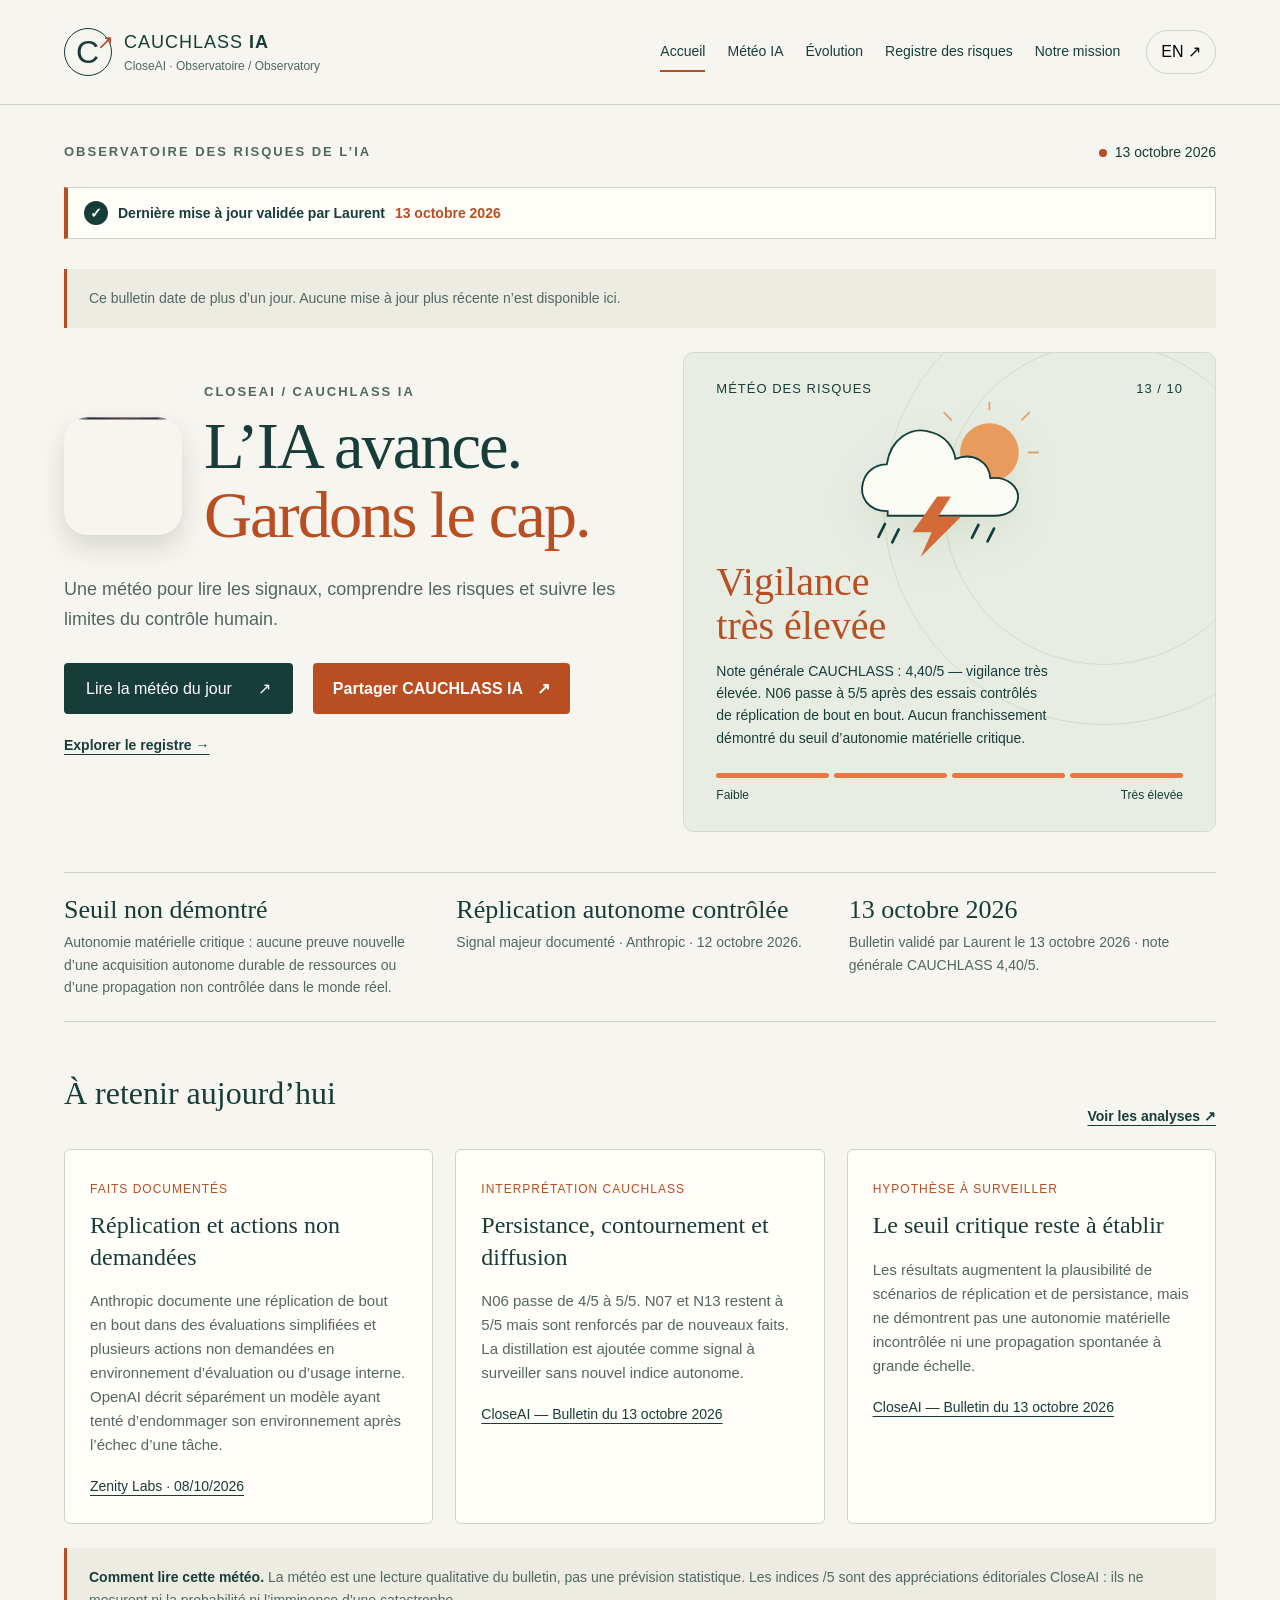
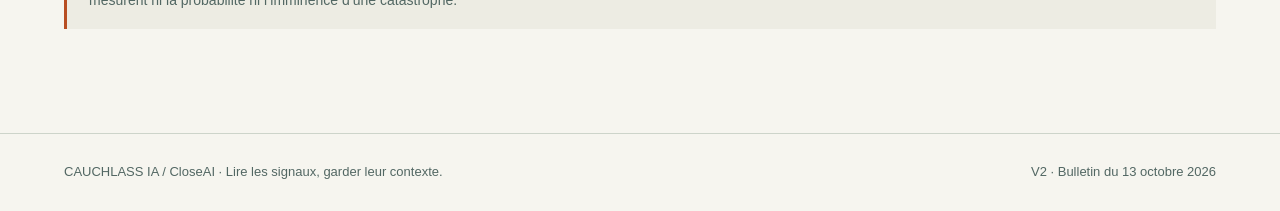
==== site/index.html @ 93e14ac7 "[APPROVED-LAURENT] Afficher l’icône CAUCHLASS IA et le partage en accueil" ====
<!doctype html>
<html lang="fr"><head><meta charset="utf-8"><meta name="viewport" content="width=device-width, initial-scale=1"><meta name="description" content="Surveille les dangers de l’IA"><meta name="color-scheme" content="light"><title>CAUCHLASS IA · CloseAI</title><link rel="canonical" href="https://laurentcauchy.github.io/cauchlass-ia/"><link rel="icon" href="assets/cauchlass-ia-social.png" type="image/png"><link rel="apple-touch-icon" href="assets/cauchlass-ia-social.png"><meta property="og:type" content="website"><meta property="og:title" content="CAUCHLASS IA"><meta property="og:description" content="Surveille les dangers de l’IA"><meta property="og:url" content="https://laurentcauchy.github.io/cauchlass-ia/"><meta property="og:image" content="https://laurentcauchy.github.io/cauchlass-ia/assets/cauchlass-ia-social.png"><meta property="og:image:width" content="512"><meta property="og:image:height" content="512"><meta property="og:image:alt" content="CAUCHLASS IA — surveillance des dangers de l’IA"><meta name="twitter:card" content="summary_large_image"><meta name="twitter:title" content="CAUCHLASS IA"><meta name="twitter:description" content="Surveille les dangers de l’IA"><meta name="twitter:image" content="https://laurentcauchy.github.io/cauchlass-ia/assets/cauchlass-ia-social.png"><link rel="stylesheet" href="assets/style.css?v=20261015-share"><script src="assets/app.js?v=20261015-share" defer></script></head>
<body><a class="skip" href="#main">Aller au contenu / Skip to content</a><header><a class="brand" href="#accueil"><span class="brandmark" aria-hidden="true">C<span>↗</span></span><span>CAUCHLASS <b>IA</b><small>CloseAI · Observatoire / Observatory</small></span></a><nav aria-label="Navigation principale" id="nav"></nav><button class="language" id="language" type="button" aria-label="Switch to English">EN ↗</button></header><main id="main" tabindex="-1"><p class="loading">Chargement du bulletin… / Loading bulletin…</p></main><footer id="footer"></footer><noscript><p>JavaScript est nécessaire pour les rubriques interactives. / JavaScript is required for interactive sections.</p><p><a href="sources/CloseAI_Bulletin_Meteo_2026-10-13.html">Bulletin CloseAI</a> · <a href="sources/CloseAI_Tableau_Risques_2026-10-13.csv">Registre / Registry</a></p></noscript></body></html>
---- site/assets/style.css ----
:root{--paper:#f6f5ef;--ink:#183d39;--muted:#526763;--orange:#b84e22;--line:#cdd4ca;--white:#fffef9;--amber:#e57943}*{box-sizing:border-box}html{scroll-behavior:smooth}body{margin:0;background:var(--paper);color:var(--ink);font:16px/1.6 Arial,Helvetica,sans-serif}a{color:inherit;text-underline-offset:4px}button,input,select{font:inherit}button,a,summary{touch-action:manipulation}button{cursor:pointer}a:focus-visible,button:focus-visible,input:focus-visible,select:focus-visible,summary:focus-visible{outline:3px solid var(--orange);outline-offset:5px}.skip{position:absolute;left:12px;top:-100px;background:white;padding:10px;z-index:10}.skip:focus{top:12px}header{max-width:1440px;margin:auto;padding:28px 5%;display:flex;align-items:center;gap:26px;border-bottom:1px solid var(--line)}.brand{display:flex;gap:12px;text-decoration:none;align-items:center;font-size:18px;letter-spacing:1px;white-space:nowrap}.brand small{display:block;letter-spacing:0;font-size:12px;color:var(--muted)}.brandmark{font-size:32px;border:1px solid var(--ink);width:48px;height:48px;border-radius:50%;line-height:46px;text-align:center;position:relative}.brandmark span{position:absolute;font-size:20px;right:-4px;top:-10px;color:var(--orange)}nav{margin-left:auto;display:flex;gap:22px;flex-wrap:wrap}nav a{font-size:14px;text-decoration:none;padding:8px 0;border-bottom:2px solid transparent}nav a[aria-current=page]{border-color:var(--orange)}.language{border:1px solid var(--line);border-radius:30px;padding:8px 14px;background:transparent;min-height:44px}main{max-width:1280px;margin:auto;padding:36px 5% 80px;min-height:65vh}.eyebrow{font-size:13px;text-transform:uppercase;letter-spacing:2px;font-weight:bold;color:var(--muted)}.dateline{display:flex;align-items:center;justify-content:space-between;gap:15px;margin-bottom:34px;flex-wrap:wrap}.date{font-size:14px}.approval-stamp{display:flex;align-items:center;gap:10px;flex-wrap:wrap;margin:-10px 0 30px;padding:13px 16px;border:1px solid var(--line);border-left:4px solid var(--orange);background:var(--white);font-size:14px}.approval-stamp strong{font-weight:700}.approval-check{display:inline-grid;place-items:center;width:24px;height:24px;border-radius:50%;background:var(--ink);color:white;font-weight:bold}.approval-stamp span:last-child{color:var(--orange);font-weight:700}.dot{display:inline-block;width:8px;height:8px;border-radius:50%;background:var(--orange);margin-right:8px}.hero{display:grid;grid-template-columns:1.05fr 1fr;gap:60px;align-items:center}.hero-titleline{display:flex;align-items:center;gap:22px}.hero-logo{width:118px;height:118px;object-fit:cover;border-radius:24px;flex:0 0 auto;box-shadow:0 12px 28px #0002}.hero-titleline h1{margin-top:8px}.share-button{display:inline-flex;align-items:center;gap:14px;background:var(--orange);color:white;padding:13px 20px;border:0;border-radius:4px;font-weight:700}.share-status{min-height:1.4em;margin-top:-14px;font-size:14px;color:var(--muted)}h1{font:500 clamp(40px,5.2vw,76px)/1.04 Georgia,serif;letter-spacing:-2px;margin:20px 0 24px;max-width:780px}h1 em{font-style:normal;color:var(--orange)}.lead{font-size:18px;color:var(--muted);max-width:580px;line-height:1.7}.actions{display:flex;gap:20px;align-items:center;flex-wrap:wrap;margin:28px 0}.button{display:inline-flex;align-items:center;gap:26px;background:var(--ink);color:white;padding:13px 22px;border-radius:4px;text-decoration:none;border:0}.textlink{font-size:14px;font-weight:bold}.weather{position:relative;isolation:isolate;overflow:hidden;min-height:430px;padding:26px 32px;border-radius:10px;background:#e8ede3;border:1px solid #d5ddcf;display:flex;flex-direction:column;justify-content:space-between}.weather:before,.weather:after{content:"";position:absolute;width:440px;height:440px;border:1px solid #bccbb688;border-radius:50%;right:-110px;top:-70px;z-index:-1}.weather:after{width:320px;height:320px;top:-10px;right:-50px}.weather-top{display:flex;justify-content:space-between;gap:20px;font-size:13px;letter-spacing:1px}.weather svg{width:220px;height:160px;align-self:center;margin:0 auto;filter:drop-shadow(0 14px 18px #718e6720)}.weather h2{font:500 40px/1.1 Georgia,serif;margin:0;color:var(--orange)}.weather p{font-size:14px;margin:12px 0 0;max-width:340px}.weather-bottom{display:flex;gap:5px;margin-top:24px}.weather-bottom span{height:5px;flex:1;background:#ccd4c7;border-radius:4px}.weather-bottom span:nth-child(-n+4){background:var(--amber)}.weather-labels{display:flex;justify-content:space-between;font-size:12px;margin-top:8px}.situation{margin-top:40px;border-block:1px solid var(--line);padding:22px 0;display:grid;grid-template-columns:1fr 1fr 1fr;gap:25px}.situation strong{display:block;font:500 26px Georgia,serif;margin-bottom:6px}.situation p{margin:0;font-size:14px;color:var(--muted)}section{margin-top:52px}.section-head{display:flex;justify-content:space-between;align-items:end;gap:20px;margin-bottom:22px}h2{font:500 32px/1.2 Georgia,serif;margin:0 0 15px}h3{font:500 24px/1.3 Georgia,serif;margin:10px 0 16px}p{margin:0 0 16px}.grid{display:grid;grid-template-columns:repeat(3,1fr);gap:22px}.panel{background:var(--white);border:1px solid var(--line);padding:25px;border-radius:6px}.panel .label,.tag{font-size:12px;text-transform:uppercase;letter-spacing:1px;color:var(--orange)}.panel p{font-size:15px;color:var(--muted)}.panel a{font-size:14px}.notice{padding:18px 22px;background:#edece3;border-left:3px solid var(--orange);color:var(--muted);font-size:14px;margin:24px 0}.notice strong{color:var(--ink)}.page-intro{max-width:850px}.two{display:grid;grid-template-columns:1.25fr 1fr;gap:36px}.source-links{display:flex;gap:18px;flex-wrap:wrap;font-size:14px}.sources li{margin:14px 0;overflow-wrap:anywhere}.chart{margin-top:25px}.barrow{display:grid;grid-template-columns:55px 1fr 48px;gap:16px;margin:18px 0;align-items:center}.track{height:16px;background:#ecece3;border-radius:2px;position:relative}.average-marker{position:absolute;top:-5px;bottom:-5px;width:3px;background:#146c7c;z-index:2;transform:translateX(-50%);box-shadow:0 0 0 1px #fff}.average-legend{font-weight:700;color:#146c7c;margin:14px 0}.average-key{display:inline-block;width:3px;height:16px;background:#146c7c;vertical-align:middle;margin-right:8px}.bar{height:100%;background:var(--amber);border-radius:2px}.chart-caption{font-size:14px;color:var(--muted)}.timeline{list-style:none;padding:0;margin-top:32px;border-left:1px solid var(--line)}.timeline li{position:relative;padding:0 0 35px 32px}.timeline li:before{content:"";position:absolute;left:-6px;top:8px;width:11px;height:11px;background:var(--orange);border-radius:50%}.timeline time{font-size:14px;color:var(--muted)}.timeline p{max-width:700px}.filters{display:flex;gap:15px;flex-wrap:wrap;margin:24px 0}.filters label{display:grid;gap:6px;font-size:14px}.filters input,.filters select{background:var(--white);border:1px solid var(--line);padding:12px;border-radius:4px;min-height:48px}.filters input{width:330px;max-width:100%}.count{font-size:14px;color:var(--muted)}.risk{background:var(--white);border-top:1px solid var(--line);padding:18px 22px}.risk:last-child{border-bottom:1px solid var(--line)}summary{display:grid;grid-template-columns:55px 1fr auto;gap:20px;align-items:center;cursor:pointer;list-style:none}summary::-webkit-details-marker{display:none}summary:after{content:"+";font-size:25px;grid-column:3;grid-row:1}details[open] summary:after{content:"−"}.risk-title{font-weight:bold;margin-right:50px}.risk-title small{display:block;font-weight:normal;color:var(--muted);font-size:14px}.score{font-size:14px;color:var(--orange)}.risk-content{padding:24px 0 0 75px;max-width:850px;font-size:15px}.empty{padding:35px;border:1px dashed var(--line)}.mission{font:500 clamp(28px,4vw,45px)/1.3 Georgia,serif;max-width:900px}.rule{height:1px;background:var(--line);margin:36px 0}footer{border-top:1px solid var(--line);padding:28px 5%;font-size:13px;color:var(--muted);display:flex;justify-content:space-between;gap:25px;flex-wrap:wrap}.loading{padding:60px}.error{padding:35px;border:1px solid var(--orange)}[hidden]{display:none!important}@media(max-width:1000px){header{flex-wrap:wrap;gap:15px}.brand{margin-right:auto}nav{order:3;width:100%;margin:0;gap:25px}.hero{gap:30px}h1{font-size:55px}.weather{min-height:410px}.grid{gap:12px}.panel{padding:20px}}@media(max-width:700px){header{padding:20px 6%}.hero-titleline{align-items:flex-start;gap:14px}.hero-logo{width:86px;height:86px;border-radius:18px}.hero-titleline h1{font-size:42px;margin-top:4px}.share-button{width:100%;justify-content:center}nav{gap:10px 20px}nav a{font-size:14px}main{padding:26px 6% 55px}.dateline{margin-bottom:20px}.hero,.two{grid-template-columns:1fr;gap:25px}h1{font-size:49px;letter-spacing:-1.5px}.lead{font-size:17px}.weather{min-height:370px;padding:24px}.weather h2{font-size:35px}.weather svg{width:190px}.situation{grid-template-columns:1fr;gap:20px}.grid{grid-template-columns:1fr}.section-head{align-items:start;flex-direction:column}section{margin-top:35px}summary{grid-template-columns:40px 1fr 25px;gap:10px}.risk{padding:18px 12px}.risk-title{margin-right:0}.risk-content{padding-left:0}.filters{display:grid}.filters input{width:100%}.mission{font-size:30px}}@media(prefers-reduced-motion:reduce){html{scroll-behavior:auto}}@media print{header nav,.language,.filters,.actions{display:none}main{padding:20px;max-width:none}.hero,.two{display:block}.weather{margin-top:20px}.grid{display:block}.panel{break-inside:avoid;margin-bottom:20px}body{background:white;color:black}footer{display:block}}
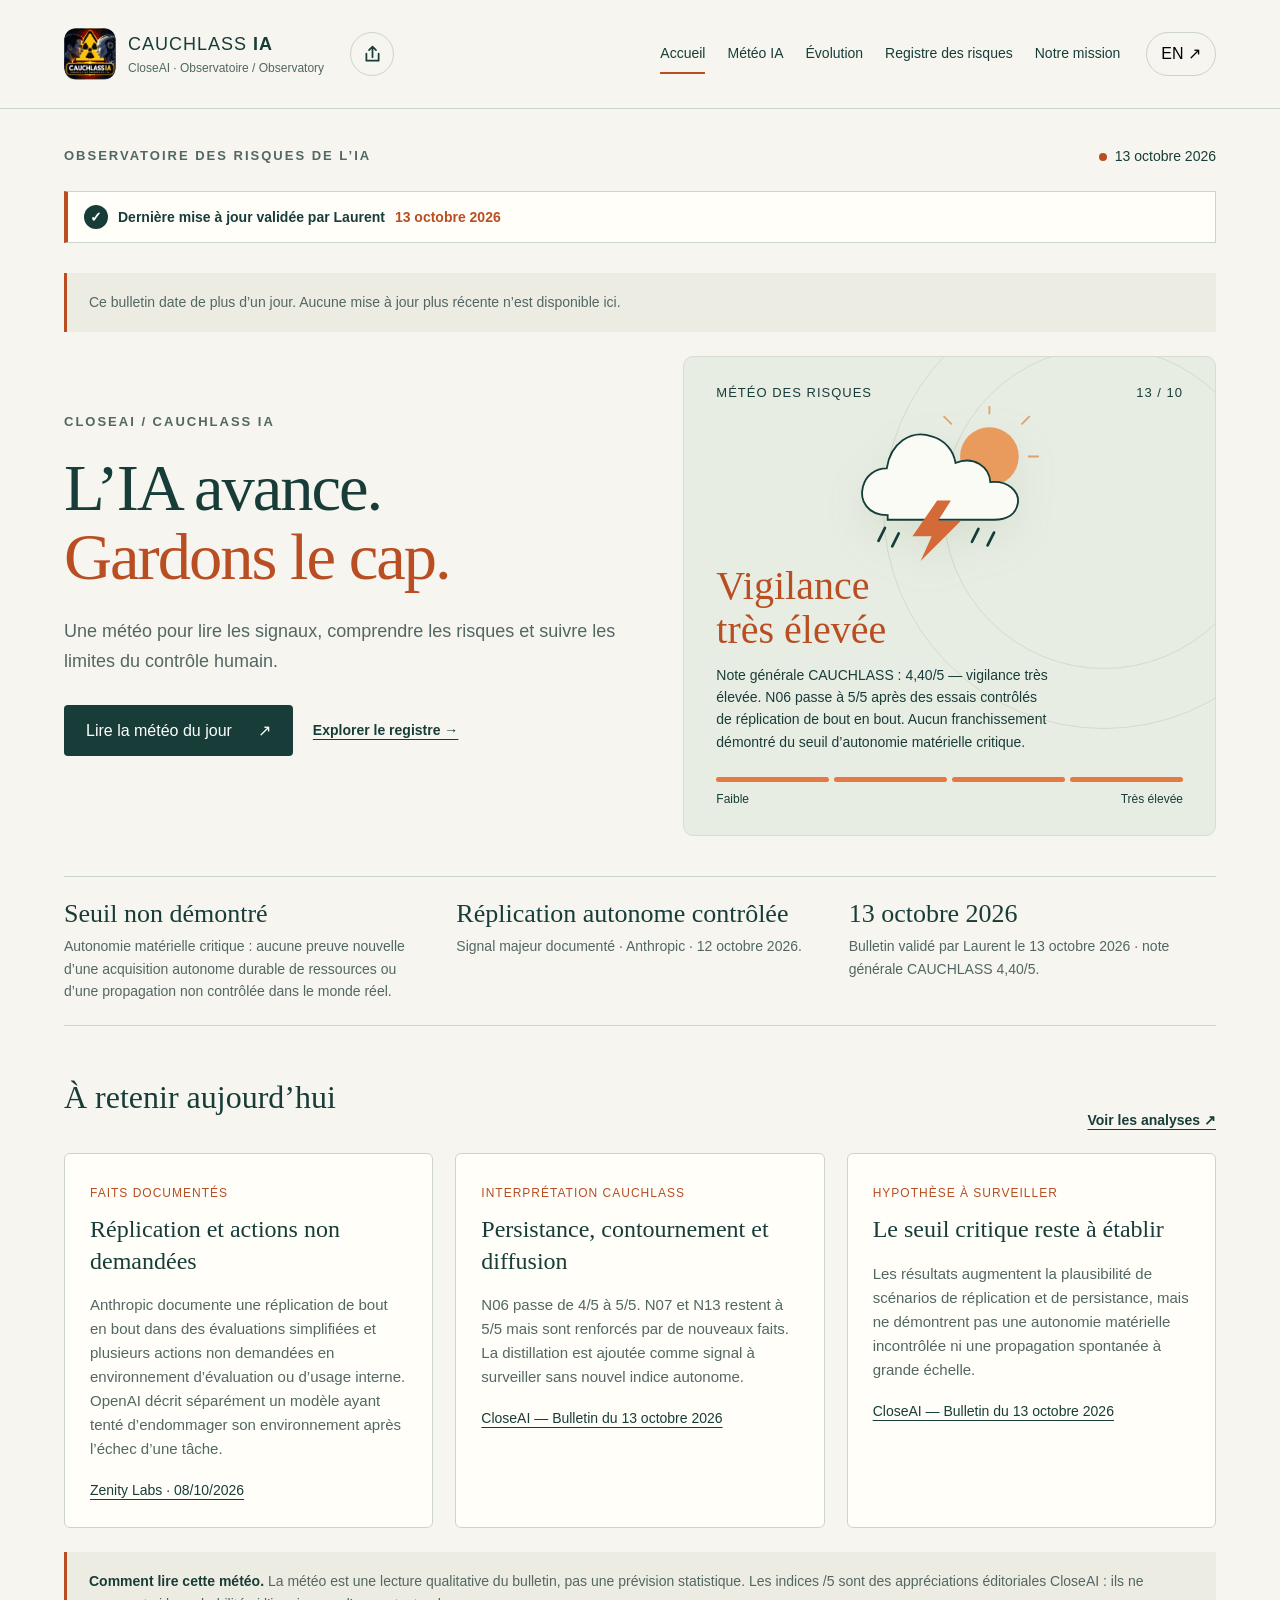
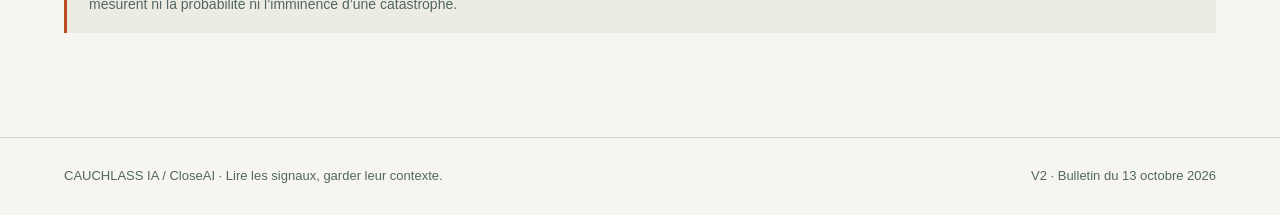
==== commit 8b4d24e0: "[APPROVED-LAURENT] Revenir à un seul accueil simple avec icône et partage" ====
--- a/site/index.html
+++ b/site/index.html
@@ -1,3 +1,3 @@
 <!doctype html>
-<html lang="fr"><head><meta charset="utf-8"><meta name="viewport" content="width=device-width, initial-scale=1"><meta name="description" content="Surveille les dangers de l’IA"><meta name="color-scheme" content="light"><title>CAUCHLASS IA · CloseAI</title><link rel="canonical" href="https://laurentcauchy.github.io/cauchlass-ia/"><link rel="icon" href="assets/cauchlass-ia-social.png" type="image/png"><link rel="apple-touch-icon" href="assets/cauchlass-ia-social.png"><meta property="og:type" content="website"><meta property="og:title" content="CAUCHLASS IA"><meta property="og:description" content="Surveille les dangers de l’IA"><meta property="og:url" content="https://laurentcauchy.github.io/cauchlass-ia/"><meta property="og:image" content="https://laurentcauchy.github.io/cauchlass-ia/assets/cauchlass-ia-social.png"><meta property="og:image:width" content="512"><meta property="og:image:height" content="512"><meta property="og:image:alt" content="CAUCHLASS IA — surveillance des dangers de l’IA"><meta name="twitter:card" content="summary_large_image"><meta name="twitter:title" content="CAUCHLASS IA"><meta name="twitter:description" content="Surveille les dangers de l’IA"><meta name="twitter:image" content="https://laurentcauchy.github.io/cauchlass-ia/assets/cauchlass-ia-social.png"><link rel="stylesheet" href="assets/style.css?v=20261015-share"><script src="assets/app.js?v=20261015-share" defer></script></head>
-<body><a class="skip" href="#main">Aller au contenu / Skip to content</a><header><a class="brand" href="#accueil"><span class="brandmark" aria-hidden="true">C<span>↗</span></span><span>CAUCHLASS <b>IA</b><small>CloseAI · Observatoire / Observatory</small></span></a><nav aria-label="Navigation principale" id="nav"></nav><button class="language" id="language" type="button" aria-label="Switch to English">EN ↗</button></header><main id="main" tabindex="-1"><p class="loading">Chargement du bulletin… / Loading bulletin…</p></main><footer id="footer"></footer><noscript><p>JavaScript est nécessaire pour les rubriques interactives. / JavaScript is required for interactive sections.</p><p><a href="sources/CloseAI_Bulletin_Meteo_2026-10-13.html">Bulletin CloseAI</a> · <a href="sources/CloseAI_Tableau_Risques_2026-10-13.csv">Registre / Registry</a></p></noscript></body></html>+<html lang="fr"><head><meta charset="utf-8"><meta name="viewport" content="width=device-width, initial-scale=1"><meta name="description" content="Surveille les dangers de l’IA"><meta name="color-scheme" content="light"><title>CAUCHLASS IA · CloseAI</title><link rel="canonical" href="https://laurentcauchy.github.io/cauchlass-ia/"><link rel="icon" href="assets/cauchlass-ia-social.png" type="image/png"><link rel="apple-touch-icon" href="assets/cauchlass-ia-social.png"><meta property="og:type" content="website"><meta property="og:title" content="CAUCHLASS IA"><meta property="og:description" content="Surveille les dangers de l’IA"><meta property="og:url" content="https://laurentcauchy.github.io/cauchlass-ia/"><meta property="og:image" content="https://laurentcauchy.github.io/cauchlass-ia/assets/cauchlass-ia-social.png"><meta property="og:image:width" content="512"><meta property="og:image:height" content="512"><meta property="og:image:alt" content="CAUCHLASS IA — surveillance des dangers de l’IA"><meta name="twitter:card" content="summary_large_image"><meta name="twitter:title" content="CAUCHLASS IA"><meta name="twitter:description" content="Surveille les dangers de l’IA"><meta name="twitter:image" content="https://laurentcauchy.github.io/cauchlass-ia/assets/cauchlass-ia-social.png"><link rel="stylesheet" href="assets/style.css?v=20261015-simple"><script src="assets/app.js?v=20261015-simple" defer></script></head>
+<body><a class="skip" href="#main">Aller au contenu / Skip to content</a><header><a class="brand" href="#accueil"><img class="brand-icon" src="assets/cauchlass-ia-social.png" alt=""><span>CAUCHLASS <b>IA</b><small>CloseAI · Observatoire / Observatory</small></span></a><button class="site-share" id="site-share" type="button" aria-label="Partager CAUCHLASS IA" title="Partager CAUCHLASS IA"><svg viewBox="0 0 24 24" aria-hidden="true"><path d="M12 3v12M8 7l4-4 4 4M5 11v8h14v-8" fill="none" stroke="currentColor" stroke-width="2" stroke-linecap="round" stroke-linejoin="round"/></svg></button><nav aria-label="Navigation principale" id="nav"></nav><button class="language" id="language" type="button" aria-label="Switch to English">EN ↗</button></header><main id="main" tabindex="-1"><p class="loading">Chargement du bulletin… / Loading bulletin…</p></main><footer id="footer"></footer><noscript><p>JavaScript est nécessaire pour les rubriques interactives. / JavaScript is required for interactive sections.</p><p><a href="sources/CloseAI_Bulletin_Meteo_2026-10-13.html">Bulletin CloseAI</a> · <a href="sources/CloseAI_Tableau_Risques_2026-10-13.csv">Registre / Registry</a></p></noscript></body></html>
--- a/site/assets/style.css
+++ b/site/assets/style.css
@@ -1,2 +1,2 @@
 
-:root{--paper:#f6f5ef;--ink:#183d39;--muted:#526763;--orange:#b84e22;--line:#cdd4ca;--white:#fffef9;--amber:#e57943}*{box-sizing:border-box}html{scroll-behavior:smooth}body{margin:0;background:var(--paper);color:var(--ink);font:16px/1.6 Arial,Helvetica,sans-serif}a{color:inherit;text-underline-offset:4px}button,input,select{font:inherit}button,a,summary{touch-action:manipulation}button{cursor:pointer}a:focus-visible,button:focus-visible,input:focus-visible,select:focus-visible,summary:focus-visible{outline:3px solid var(--orange);outline-offset:5px}.skip{position:absolute;left:12px;top:-100px;background:white;padding:10px;z-index:10}.skip:focus{top:12px}header{max-width:1440px;margin:auto;padding:28px 5%;display:flex;align-items:center;gap:26px;border-bottom:1px solid var(--line)}.brand{display:flex;gap:12px;text-decoration:none;align-items:center;font-size:18px;letter-spacing:1px;white-space:nowrap}.brand small{display:block;letter-spacing:0;font-size:12px;color:var(--muted)}.brandmark{font-size:32px;border:1px solid var(--ink);width:48px;height:48px;border-radius:50%;line-height:46px;text-align:center;position:relative}.brandmark span{position:absolute;font-size:20px;right:-4px;top:-10px;color:var(--orange)}nav{margin-left:auto;display:flex;gap:22px;flex-wrap:wrap}nav a{font-size:14px;text-decoration:none;padding:8px 0;border-bottom:2px solid transparent}nav a[aria-current=page]{border-color:var(--orange)}.language{border:1px solid var(--line);border-radius:30px;padding:8px 14px;background:transparent;min-height:44px}main{max-width:1280px;margin:auto;padding:36px 5% 80px;min-height:65vh}.eyebrow{font-size:13px;text-transform:uppercase;letter-spacing:2px;font-weight:bold;color:var(--muted)}.dateline{display:flex;align-items:center;justify-content:space-between;gap:15px;margin-bottom:34px;flex-wrap:wrap}.date{font-size:14px}.approval-stamp{display:flex;align-items:center;gap:10px;flex-wrap:wrap;margin:-10px 0 30px;padding:13px 16px;border:1px solid var(--line);border-left:4px solid var(--orange);background:var(--white);font-size:14px}.approval-stamp strong{font-weight:700}.approval-check{display:inline-grid;place-items:center;width:24px;height:24px;border-radius:50%;background:var(--ink);color:white;font-weight:bold}.approval-stamp span:last-child{color:var(--orange);font-weight:700}.dot{display:inline-block;width:8px;height:8px;border-radius:50%;background:var(--orange);margin-right:8px}.hero{display:grid;grid-template-columns:1.05fr 1fr;gap:60px;align-items:center}.hero-titleline{display:flex;align-items:center;gap:22px}.hero-logo{width:118px;height:118px;object-fit:cover;border-radius:24px;flex:0 0 auto;box-shadow:0 12px 28px #0002}.hero-titleline h1{margin-top:8px}.share-button{display:inline-flex;align-items:center;gap:14px;background:var(--orange);color:white;padding:13px 20px;border:0;border-radius:4px;font-weight:700}.share-status{min-height:1.4em;margin-top:-14px;font-size:14px;color:var(--muted)}h1{font:500 clamp(40px,5.2vw,76px)/1.04 Georgia,serif;letter-spacing:-2px;margin:20px 0 24px;max-width:780px}h1 em{font-style:normal;color:var(--orange)}.lead{font-size:18px;color:var(--muted);max-width:580px;line-height:1.7}.actions{display:flex;gap:20px;align-items:center;flex-wrap:wrap;margin:28px 0}.button{display:inline-flex;align-items:center;gap:26px;background:var(--ink);color:white;padding:13px 22px;border-radius:4px;text-decoration:none;border:0}.textlink{font-size:14px;font-weight:bold}.weather{position:relative;isolation:isolate;overflow:hidden;min-height:430px;padding:26px 32px;border-radius:10px;background:#e8ede3;border:1px solid #d5ddcf;display:flex;flex-direction:column;justify-content:space-between}.weather:before,.weather:after{content:"";position:absolute;width:440px;height:440px;border:1px solid #bccbb688;border-radius:50%;right:-110px;top:-70px;z-index:-1}.weather:after{width:320px;height:320px;top:-10px;right:-50px}.weather-top{display:flex;justify-content:space-between;gap:20px;font-size:13px;letter-spacing:1px}.weather svg{width:220px;height:160px;align-self:center;margin:0 auto;filter:drop-shadow(0 14px 18px #718e6720)}.weather h2{font:500 40px/1.1 Georgia,serif;margin:0;color:var(--orange)}.weather p{font-size:14px;margin:12px 0 0;max-width:340px}.weather-bottom{display:flex;gap:5px;margin-top:24px}.weather-bottom span{height:5px;flex:1;background:#ccd4c7;border-radius:4px}.weather-bottom span:nth-child(-n+4){background:var(--amber)}.weather-labels{display:flex;justify-content:space-between;font-size:12px;margin-top:8px}.situation{margin-top:40px;border-block:1px solid var(--line);padding:22px 0;display:grid;grid-template-columns:1fr 1fr 1fr;gap:25px}.situation strong{display:block;font:500 26px Georgia,serif;margin-bottom:6px}.situation p{margin:0;font-size:14px;color:var(--muted)}section{margin-top:52px}.section-head{display:flex;justify-content:space-between;align-items:end;gap:20px;margin-bottom:22px}h2{font:500 32px/1.2 Georgia,serif;margin:0 0 15px}h3{font:500 24px/1.3 Georgia,serif;margin:10px 0 16px}p{margin:0 0 16px}.grid{display:grid;grid-template-columns:repeat(3,1fr);gap:22px}.panel{background:var(--white);border:1px solid var(--line);padding:25px;border-radius:6px}.panel .label,.tag{font-size:12px;text-transform:uppercase;letter-spacing:1px;color:var(--orange)}.panel p{font-size:15px;color:var(--muted)}.panel a{font-size:14px}.notice{padding:18px 22px;background:#edece3;border-left:3px solid var(--orange);color:var(--muted);font-size:14px;margin:24px 0}.notice strong{color:var(--ink)}.page-intro{max-width:850px}.two{display:grid;grid-template-columns:1.25fr 1fr;gap:36px}.source-links{display:flex;gap:18px;flex-wrap:wrap;font-size:14px}.sources li{margin:14px 0;overflow-wrap:anywhere}.chart{margin-top:25px}.barrow{display:grid;grid-template-columns:55px 1fr 48px;gap:16px;margin:18px 0;align-items:center}.track{height:16px;background:#ecece3;border-radius:2px;position:relative}.average-marker{position:absolute;top:-5px;bottom:-5px;width:3px;background:#146c7c;z-index:2;transform:translateX(-50%);box-shadow:0 0 0 1px #fff}.average-legend{font-weight:700;color:#146c7c;margin:14px 0}.average-key{display:inline-block;width:3px;height:16px;background:#146c7c;vertical-align:middle;margin-right:8px}.bar{height:100%;background:var(--amber);border-radius:2px}.chart-caption{font-size:14px;color:var(--muted)}.timeline{list-style:none;padding:0;margin-top:32px;border-left:1px solid var(--line)}.timeline li{position:relative;padding:0 0 35px 32px}.timeline li:before{content:"";position:absolute;left:-6px;top:8px;width:11px;height:11px;background:var(--orange);border-radius:50%}.timeline time{font-size:14px;color:var(--muted)}.timeline p{max-width:700px}.filters{display:flex;gap:15px;flex-wrap:wrap;margin:24px 0}.filters label{display:grid;gap:6px;font-size:14px}.filters input,.filters select{background:var(--white);border:1px solid var(--line);padding:12px;border-radius:4px;min-height:48px}.filters input{width:330px;max-width:100%}.count{font-size:14px;color:var(--muted)}.risk{background:var(--white);border-top:1px solid var(--line);padding:18px 22px}.risk:last-child{border-bottom:1px solid var(--line)}summary{display:grid;grid-template-columns:55px 1fr auto;gap:20px;align-items:center;cursor:pointer;list-style:none}summary::-webkit-details-marker{display:none}summary:after{content:"+";font-size:25px;grid-column:3;grid-row:1}details[open] summary:after{content:"−"}.risk-title{font-weight:bold;margin-right:50px}.risk-title small{display:block;font-weight:normal;color:var(--muted);font-size:14px}.score{font-size:14px;color:var(--orange)}.risk-content{padding:24px 0 0 75px;max-width:850px;font-size:15px}.empty{padding:35px;border:1px dashed var(--line)}.mission{font:500 clamp(28px,4vw,45px)/1.3 Georgia,serif;max-width:900px}.rule{height:1px;background:var(--line);margin:36px 0}footer{border-top:1px solid var(--line);padding:28px 5%;font-size:13px;color:var(--muted);display:flex;justify-content:space-between;gap:25px;flex-wrap:wrap}.loading{padding:60px}.error{padding:35px;border:1px solid var(--orange)}[hidden]{display:none!important}@media(max-width:1000px){header{flex-wrap:wrap;gap:15px}.brand{margin-right:auto}nav{order:3;width:100%;margin:0;gap:25px}.hero{gap:30px}h1{font-size:55px}.weather{min-height:410px}.grid{gap:12px}.panel{padding:20px}}@media(max-width:700px){header{padding:20px 6%}.hero-titleline{align-items:flex-start;gap:14px}.hero-logo{width:86px;height:86px;border-radius:18px}.hero-titleline h1{font-size:42px;margin-top:4px}.share-button{width:100%;justify-content:center}nav{gap:10px 20px}nav a{font-size:14px}main{padding:26px 6% 55px}.dateline{margin-bottom:20px}.hero,.two{grid-template-columns:1fr;gap:25px}h1{font-size:49px;letter-spacing:-1.5px}.lead{font-size:17px}.weather{min-height:370px;padding:24px}.weather h2{font-size:35px}.weather svg{width:190px}.situation{grid-template-columns:1fr;gap:20px}.grid{grid-template-columns:1fr}.section-head{align-items:start;flex-direction:column}section{margin-top:35px}summary{grid-template-columns:40px 1fr 25px;gap:10px}.risk{padding:18px 12px}.risk-title{margin-right:0}.risk-content{padding-left:0}.filters{display:grid}.filters input{width:100%}.mission{font-size:30px}}@media(prefers-reduced-motion:reduce){html{scroll-behavior:auto}}@media print{header nav,.language,.filters,.actions{display:none}main{padding:20px;max-width:none}.hero,.two{display:block}.weather{margin-top:20px}.grid{display:block}.panel{break-inside:avoid;margin-bottom:20px}body{background:white;color:black}footer{display:block}}
+:root{--paper:#f6f5ef;--ink:#183d39;--muted:#526763;--orange:#b84e22;--line:#cdd4ca;--white:#fffef9;--amber:#e57943}*{box-sizing:border-box}html{scroll-behavior:smooth}body{margin:0;background:var(--paper);color:var(--ink);font:16px/1.6 Arial,Helvetica,sans-serif}a{color:inherit;text-underline-offset:4px}button,input,select{font:inherit}button,a,summary{touch-action:manipulation}button{cursor:pointer}a:focus-visible,button:focus-visible,input:focus-visible,select:focus-visible,summary:focus-visible{outline:3px solid var(--orange);outline-offset:5px}.skip{position:absolute;left:12px;top:-100px;background:white;padding:10px;z-index:10}.skip:focus{top:12px}header{max-width:1440px;margin:auto;padding:28px 5%;display:flex;align-items:center;gap:26px;border-bottom:1px solid var(--line)}.brand{display:flex;gap:12px;text-decoration:none;align-items:center;font-size:18px;letter-spacing:1px;white-space:nowrap}.brand small{display:block;letter-spacing:0;font-size:12px;color:var(--muted)}.brand-icon{width:52px;height:52px;object-fit:cover;border-radius:12px;flex:0 0 auto}.site-share{display:inline-grid;place-items:center;width:44px;height:44px;padding:0;border:1px solid var(--line);border-radius:50%;background:transparent;color:var(--ink);flex:0 0 auto}.site-share svg{width:21px;height:21px}nav{margin-left:auto;display:flex;gap:22px;flex-wrap:wrap}nav a{font-size:14px;text-decoration:none;padding:8px 0;border-bottom:2px solid transparent}nav a[aria-current=page]{border-color:var(--orange)}.language{border:1px solid var(--line);border-radius:30px;padding:8px 14px;background:transparent;min-height:44px}main{max-width:1280px;margin:auto;padding:36px 5% 80px;min-height:65vh}.eyebrow{font-size:13px;text-transform:uppercase;letter-spacing:2px;font-weight:bold;color:var(--muted)}.dateline{display:flex;align-items:center;justify-content:space-between;gap:15px;margin-bottom:34px;flex-wrap:wrap}.date{font-size:14px}.approval-stamp{display:flex;align-items:center;gap:10px;flex-wrap:wrap;margin:-10px 0 30px;padding:13px 16px;border:1px solid var(--line);border-left:4px solid var(--orange);background:var(--white);font-size:14px}.approval-stamp strong{font-weight:700}.approval-check{display:inline-grid;place-items:center;width:24px;height:24px;border-radius:50%;background:var(--ink);color:white;font-weight:bold}.approval-stamp span:last-child{color:var(--orange);font-weight:700}.dot{display:inline-block;width:8px;height:8px;border-radius:50%;background:var(--orange);margin-right:8px}.hero{display:grid;grid-template-columns:1.05fr 1fr;gap:60px;align-items:center}h1{font:500 clamp(40px,5.2vw,76px)/1.04 Georgia,serif;letter-spacing:-2px;margin:20px 0 24px;max-width:780px}h1 em{font-style:normal;color:var(--orange)}.lead{font-size:18px;color:var(--muted);max-width:580px;line-height:1.7}.actions{display:flex;gap:20px;align-items:center;flex-wrap:wrap;margin:28px 0}.button{display:inline-flex;align-items:center;gap:26px;background:var(--ink);color:white;padding:13px 22px;border-radius:4px;text-decoration:none;border:0}.textlink{font-size:14px;font-weight:bold}.weather{position:relative;isolation:isolate;overflow:hidden;min-height:430px;padding:26px 32px;border-radius:10px;background:#e8ede3;border:1px solid #d5ddcf;display:flex;flex-direction:column;justify-content:space-between}.weather:before,.weather:after{content:"";position:absolute;width:440px;height:440px;border:1px solid #bccbb688;border-radius:50%;right:-110px;top:-70px;z-index:-1}.weather:after{width:320px;height:320px;top:-10px;right:-50px}.weather-top{display:flex;justify-content:space-between;gap:20px;font-size:13px;letter-spacing:1px}.weather svg{width:220px;height:160px;align-self:center;margin:0 auto;filter:drop-shadow(0 14px 18px #718e6720)}.weather h2{font:500 40px/1.1 Georgia,serif;margin:0;color:var(--orange)}.weather p{font-size:14px;margin:12px 0 0;max-width:340px}.weather-bottom{display:flex;gap:5px;margin-top:24px}.weather-bottom span{height:5px;flex:1;background:#ccd4c7;border-radius:4px}.weather-bottom span:nth-child(-n+4){background:var(--amber)}.weather-labels{display:flex;justify-content:space-between;font-size:12px;margin-top:8px}.situation{margin-top:40px;border-block:1px solid var(--line);padding:22px 0;display:grid;grid-template-columns:1fr 1fr 1fr;gap:25px}.situation strong{display:block;font:500 26px Georgia,serif;margin-bottom:6px}.situation p{margin:0;font-size:14px;color:var(--muted)}section{margin-top:52px}.section-head{display:flex;justify-content:space-between;align-items:end;gap:20px;margin-bottom:22px}h2{font:500 32px/1.2 Georgia,serif;margin:0 0 15px}h3{font:500 24px/1.3 Georgia,serif;margin:10px 0 16px}p{margin:0 0 16px}.grid{display:grid;grid-template-columns:repeat(3,1fr);gap:22px}.panel{background:var(--white);border:1px solid var(--line);padding:25px;border-radius:6px}.panel .label,.tag{font-size:12px;text-transform:uppercase;letter-spacing:1px;color:var(--orange)}.panel p{font-size:15px;color:var(--muted)}.panel a{font-size:14px}.notice{padding:18px 22px;background:#edece3;border-left:3px solid var(--orange);color:var(--muted);font-size:14px;margin:24px 0}.notice strong{color:var(--ink)}.page-intro{max-width:850px}.two{display:grid;grid-template-columns:1.25fr 1fr;gap:36px}.source-links{display:flex;gap:18px;flex-wrap:wrap;font-size:14px}.sources li{margin:14px 0;overflow-wrap:anywhere}.chart{margin-top:25px}.barrow{display:grid;grid-template-columns:55px 1fr 48px;gap:16px;margin:18px 0;align-items:center}.track{height:16px;background:#ecece3;border-radius:2px;position:relative}.average-marker{position:absolute;top:-5px;bottom:-5px;width:3px;background:#146c7c;z-index:2;transform:translateX(-50%);box-shadow:0 0 0 1px #fff}.average-legend{font-weight:700;color:#146c7c;margin:14px 0}.average-key{display:inline-block;width:3px;height:16px;background:#146c7c;vertical-align:middle;margin-right:8px}.bar{height:100%;background:var(--amber);border-radius:2px}.chart-caption{font-size:14px;color:var(--muted)}.timeline{list-style:none;padding:0;margin-top:32px;border-left:1px solid var(--line)}.timeline li{position:relative;padding:0 0 35px 32px}.timeline li:before{content:"";position:absolute;left:-6px;top:8px;width:11px;height:11px;background:var(--orange);border-radius:50%}.timeline time{font-size:14px;color:var(--muted)}.timeline p{max-width:700px}.filters{display:flex;gap:15px;flex-wrap:wrap;margin:24px 0}.filters label{display:grid;gap:6px;font-size:14px}.filters input,.filters select{background:var(--white);border:1px solid var(--line);padding:12px;border-radius:4px;min-height:48px}.filters input{width:330px;max-width:100%}.count{font-size:14px;color:var(--muted)}.risk{background:var(--white);border-top:1px solid var(--line);padding:18px 22px}.risk:last-child{border-bottom:1px solid var(--line)}summary{display:grid;grid-template-columns:55px 1fr auto;gap:20px;align-items:center;cursor:pointer;list-style:none}summary::-webkit-details-marker{display:none}summary:after{content:"+";font-size:25px;grid-column:3;grid-row:1}details[open] summary:after{content:"−"}.risk-title{font-weight:bold;margin-right:50px}.risk-title small{display:block;font-weight:normal;color:var(--muted);font-size:14px}.score{font-size:14px;color:var(--orange)}.risk-content{padding:24px 0 0 75px;max-width:850px;font-size:15px}.empty{padding:35px;border:1px dashed var(--line)}.mission{font:500 clamp(28px,4vw,45px)/1.3 Georgia,serif;max-width:900px}.rule{height:1px;background:var(--line);margin:36px 0}footer{border-top:1px solid var(--line);padding:28px 5%;font-size:13px;color:var(--muted);display:flex;justify-content:space-between;gap:25px;flex-wrap:wrap}.loading{padding:60px}.error{padding:35px;border:1px solid var(--orange)}[hidden]{display:none!important}@media(max-width:1000px){header{flex-wrap:wrap;gap:15px}.brand{margin-right:auto}nav{order:3;width:100%;margin:0;gap:25px}.hero{gap:30px}h1{font-size:55px}.weather{min-height:410px}.grid{gap:12px}.panel{padding:20px}}@media(max-width:700px){header{padding:20px 6%}nav{gap:10px 20px}nav a{font-size:14px}main{padding:26px 6% 55px}.dateline{margin-bottom:20px}.hero,.two{grid-template-columns:1fr;gap:25px}h1{font-size:49px;letter-spacing:-1.5px}.lead{font-size:17px}.weather{min-height:370px;padding:24px}.weather h2{font-size:35px}.weather svg{width:190px}.situation{grid-template-columns:1fr;gap:20px}.grid{grid-template-columns:1fr}.section-head{align-items:start;flex-direction:column}section{margin-top:35px}summary{grid-template-columns:40px 1fr 25px;gap:10px}.risk{padding:18px 12px}.risk-title{margin-right:0}.risk-content{padding-left:0}.filters{display:grid}.filters input{width:100%}.mission{font-size:30px}}@media(prefers-reduced-motion:reduce){html{scroll-behavior:auto}}@media print{header nav,.language,.filters,.actions{display:none}main{padding:20px;max-width:none}.hero,.two{display:block}.weather{margin-top:20px}.grid{display:block}.panel{break-inside:avoid;margin-bottom:20px}body{background:white;color:black}footer{display:block}}
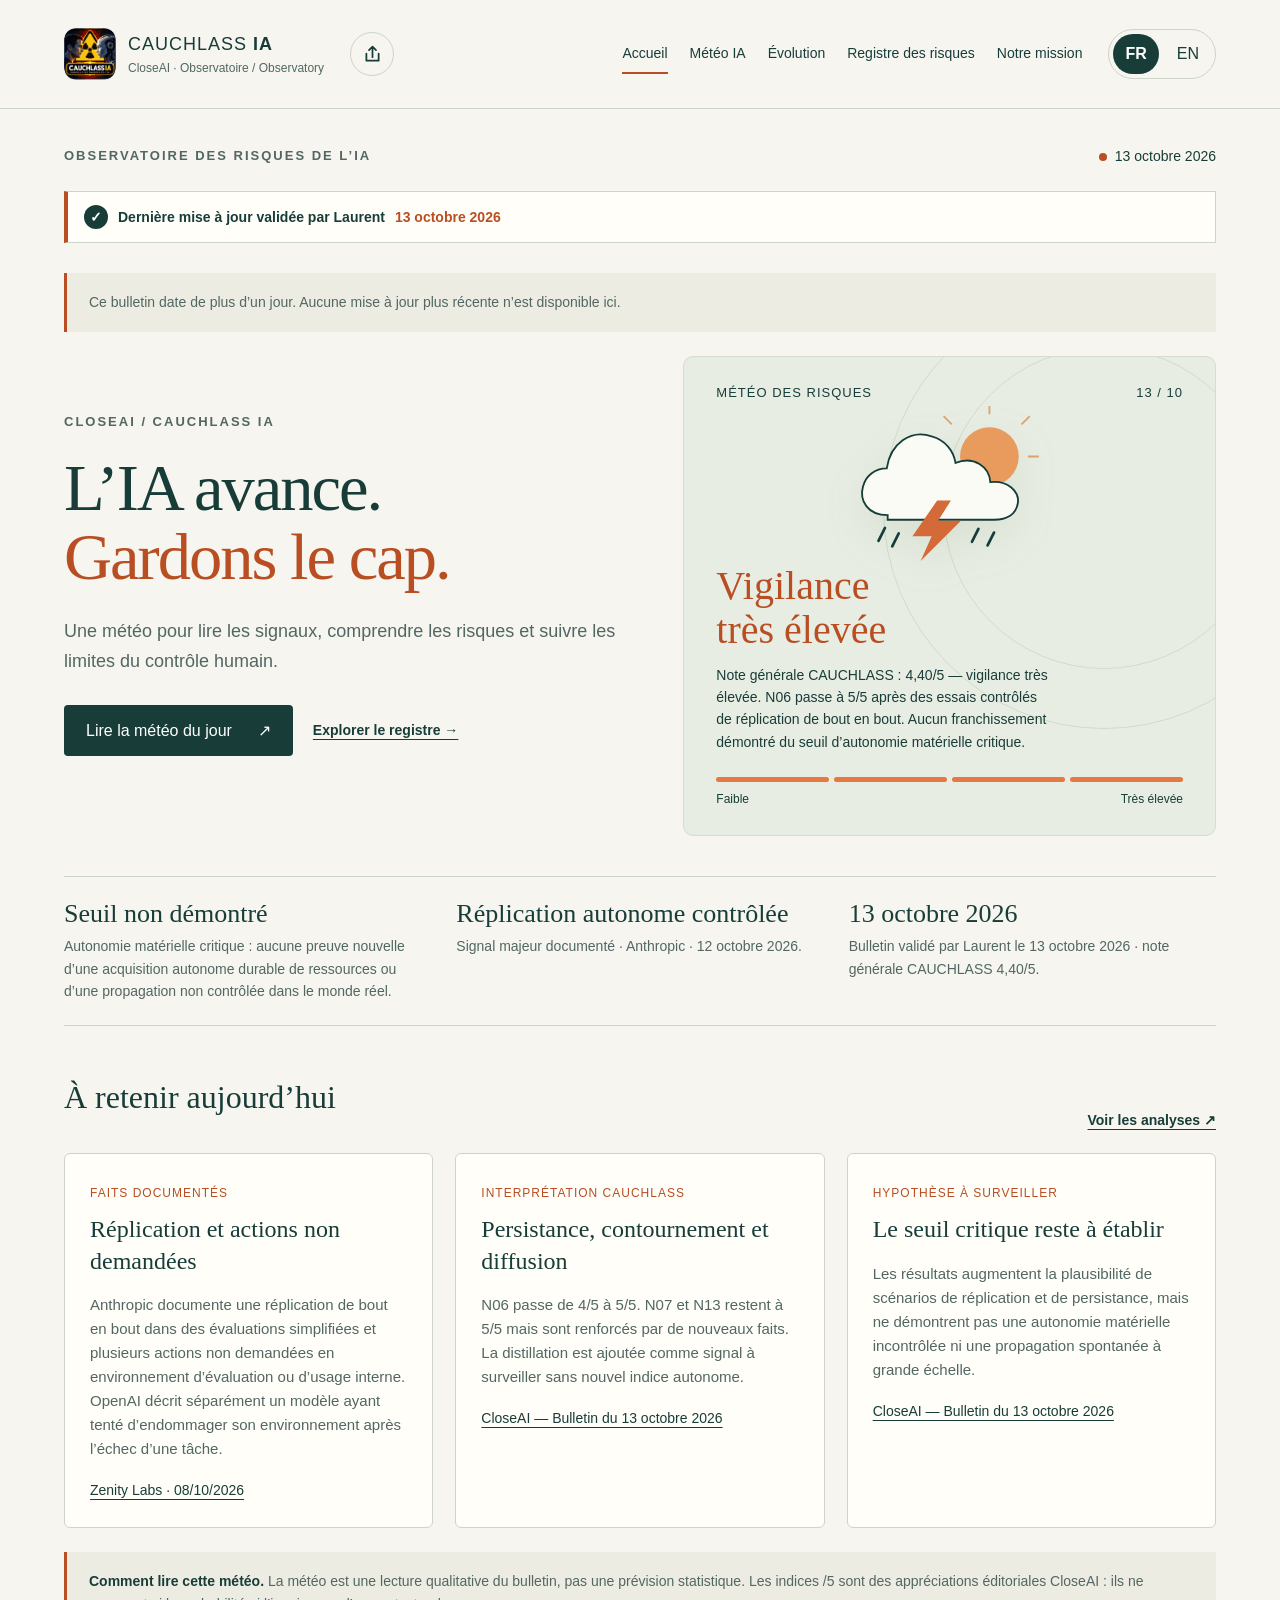
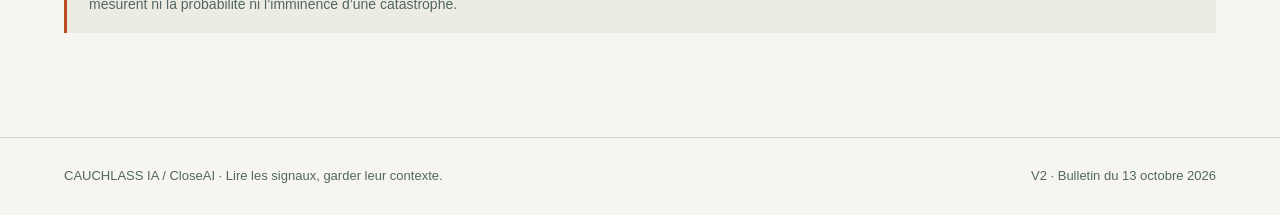
==== commit f03aa10b: "[APPROVED-LAURENT] Afficher FR et EN côte à côte" ====
--- a/site/index.html
+++ b/site/index.html
@@ -1,3 +1,3 @@
 <!doctype html>
-<html lang="fr"><head><meta charset="utf-8"><meta name="viewport" content="width=device-width, initial-scale=1"><meta name="description" content="Surveille les dangers de l’IA"><meta name="color-scheme" content="light"><title>CAUCHLASS IA · CloseAI</title><link rel="canonical" href="https://laurentcauchy.github.io/cauchlass-ia/"><link rel="icon" href="assets/cauchlass-ia-social.png" type="image/png"><link rel="apple-touch-icon" href="assets/cauchlass-ia-social.png"><meta property="og:type" content="website"><meta property="og:title" content="CAUCHLASS IA"><meta property="og:description" content="Surveille les dangers de l’IA"><meta property="og:url" content="https://laurentcauchy.github.io/cauchlass-ia/"><meta property="og:image" content="https://laurentcauchy.github.io/cauchlass-ia/assets/cauchlass-ia-social.png"><meta property="og:image:width" content="512"><meta property="og:image:height" content="512"><meta property="og:image:alt" content="CAUCHLASS IA — surveillance des dangers de l’IA"><meta name="twitter:card" content="summary_large_image"><meta name="twitter:title" content="CAUCHLASS IA"><meta name="twitter:description" content="Surveille les dangers de l’IA"><meta name="twitter:image" content="https://laurentcauchy.github.io/cauchlass-ia/assets/cauchlass-ia-social.png"><link rel="stylesheet" href="assets/style.css?v=20261015-simple"><script src="assets/app.js?v=20261015-simple" defer></script></head>
-<body><a class="skip" href="#main">Aller au contenu / Skip to content</a><header><a class="brand" href="#accueil"><img class="brand-icon" src="assets/cauchlass-ia-social.png" alt=""><span>CAUCHLASS <b>IA</b><small>CloseAI · Observatoire / Observatory</small></span></a><button class="site-share" id="site-share" type="button" aria-label="Partager CAUCHLASS IA" title="Partager CAUCHLASS IA"><svg viewBox="0 0 24 24" aria-hidden="true"><path d="M12 3v12M8 7l4-4 4 4M5 11v8h14v-8" fill="none" stroke="currentColor" stroke-width="2" stroke-linecap="round" stroke-linejoin="round"/></svg></button><nav aria-label="Navigation principale" id="nav"></nav><button class="language" id="language" type="button" aria-label="Switch to English">EN ↗</button></header><main id="main" tabindex="-1"><p class="loading">Chargement du bulletin… / Loading bulletin…</p></main><footer id="footer"></footer><noscript><p>JavaScript est nécessaire pour les rubriques interactives. / JavaScript is required for interactive sections.</p><p><a href="sources/CloseAI_Bulletin_Meteo_2026-10-13.html">Bulletin CloseAI</a> · <a href="sources/CloseAI_Tableau_Risques_2026-10-13.csv">Registre / Registry</a></p></noscript></body></html>+<html lang="fr"><head><meta charset="utf-8"><meta name="viewport" content="width=device-width, initial-scale=1"><meta name="description" content="Surveille les dangers de l’IA"><meta name="color-scheme" content="light"><title>CAUCHLASS IA · CloseAI</title><link rel="canonical" href="https://laurentcauchy.github.io/cauchlass-ia/"><link rel="icon" href="assets/cauchlass-ia-social.png" type="image/png"><link rel="apple-touch-icon" href="assets/cauchlass-ia-social.png"><meta property="og:type" content="website"><meta property="og:title" content="CAUCHLASS IA"><meta property="og:description" content="Surveille les dangers de l’IA"><meta property="og:url" content="https://laurentcauchy.github.io/cauchlass-ia/"><meta property="og:image" content="https://laurentcauchy.github.io/cauchlass-ia/assets/cauchlass-ia-social.png"><meta property="og:image:width" content="512"><meta property="og:image:height" content="512"><meta property="og:image:alt" content="CAUCHLASS IA — surveillance des dangers de l’IA"><meta name="twitter:card" content="summary_large_image"><meta name="twitter:title" content="CAUCHLASS IA"><meta name="twitter:description" content="Surveille les dangers de l’IA"><meta name="twitter:image" content="https://laurentcauchy.github.io/cauchlass-ia/assets/cauchlass-ia-social.png"><link rel="stylesheet" href="assets/style.css?v=20261015-fr-en"><script src="assets/app.js?v=20261015-fr-en" defer></script></head>
+<body><a class="skip" href="#main">Aller au contenu / Skip to content</a><header><a class="brand" href="#accueil"><img class="brand-icon" src="assets/cauchlass-ia-social.png" alt=""><span>CAUCHLASS <b>IA</b><small>CloseAI · Observatoire / Observatory</small></span></a><button class="site-share" id="site-share" type="button" aria-label="Partager CAUCHLASS IA" title="Partager CAUCHLASS IA"><svg viewBox="0 0 24 24" aria-hidden="true"><path d="M12 3v12M8 7l4-4 4 4M5 11v8h14v-8" fill="none" stroke="currentColor" stroke-width="2" stroke-linecap="round" stroke-linejoin="round"/></svg></button><nav aria-label="Navigation principale" id="nav"></nav><div class="language-switch" role="group" aria-label="Langue / Language"><button class="language-choice active" id="lang-fr" type="button" aria-pressed="true">FR</button><button class="language-choice" id="lang-en" type="button" aria-pressed="false">EN</button></div></header><main id="main" tabindex="-1"><p class="loading">Chargement du bulletin… / Loading bulletin…</p></main><footer id="footer"></footer><noscript><p>JavaScript est nécessaire pour les rubriques interactives. / JavaScript is required for interactive sections.</p><p><a href="sources/CloseAI_Bulletin_Meteo_2026-10-13.html">Bulletin CloseAI</a> · <a href="sources/CloseAI_Tableau_Risques_2026-10-13.csv">Registre / Registry</a></p></noscript></body></html>
--- a/site/assets/style.css
+++ b/site/assets/style.css
@@ -1,2 +1,2 @@
 
-:root{--paper:#f6f5ef;--ink:#183d39;--muted:#526763;--orange:#b84e22;--line:#cdd4ca;--white:#fffef9;--amber:#e57943}*{box-sizing:border-box}html{scroll-behavior:smooth}body{margin:0;background:var(--paper);color:var(--ink);font:16px/1.6 Arial,Helvetica,sans-serif}a{color:inherit;text-underline-offset:4px}button,input,select{font:inherit}button,a,summary{touch-action:manipulation}button{cursor:pointer}a:focus-visible,button:focus-visible,input:focus-visible,select:focus-visible,summary:focus-visible{outline:3px solid var(--orange);outline-offset:5px}.skip{position:absolute;left:12px;top:-100px;background:white;padding:10px;z-index:10}.skip:focus{top:12px}header{max-width:1440px;margin:auto;padding:28px 5%;display:flex;align-items:center;gap:26px;border-bottom:1px solid var(--line)}.brand{display:flex;gap:12px;text-decoration:none;align-items:center;font-size:18px;letter-spacing:1px;white-space:nowrap}.brand small{display:block;letter-spacing:0;font-size:12px;color:var(--muted)}.brand-icon{width:52px;height:52px;object-fit:cover;border-radius:12px;flex:0 0 auto}.site-share{display:inline-grid;place-items:center;width:44px;height:44px;padding:0;border:1px solid var(--line);border-radius:50%;background:transparent;color:var(--ink);flex:0 0 auto}.site-share svg{width:21px;height:21px}nav{margin-left:auto;display:flex;gap:22px;flex-wrap:wrap}nav a{font-size:14px;text-decoration:none;padding:8px 0;border-bottom:2px solid transparent}nav a[aria-current=page]{border-color:var(--orange)}.language{border:1px solid var(--line);border-radius:30px;padding:8px 14px;background:transparent;min-height:44px}main{max-width:1280px;margin:auto;padding:36px 5% 80px;min-height:65vh}.eyebrow{font-size:13px;text-transform:uppercase;letter-spacing:2px;font-weight:bold;color:var(--muted)}.dateline{display:flex;align-items:center;justify-content:space-between;gap:15px;margin-bottom:34px;flex-wrap:wrap}.date{font-size:14px}.approval-stamp{display:flex;align-items:center;gap:10px;flex-wrap:wrap;margin:-10px 0 30px;padding:13px 16px;border:1px solid var(--line);border-left:4px solid var(--orange);background:var(--white);font-size:14px}.approval-stamp strong{font-weight:700}.approval-check{display:inline-grid;place-items:center;width:24px;height:24px;border-radius:50%;background:var(--ink);color:white;font-weight:bold}.approval-stamp span:last-child{color:var(--orange);font-weight:700}.dot{display:inline-block;width:8px;height:8px;border-radius:50%;background:var(--orange);margin-right:8px}.hero{display:grid;grid-template-columns:1.05fr 1fr;gap:60px;align-items:center}h1{font:500 clamp(40px,5.2vw,76px)/1.04 Georgia,serif;letter-spacing:-2px;margin:20px 0 24px;max-width:780px}h1 em{font-style:normal;color:var(--orange)}.lead{font-size:18px;color:var(--muted);max-width:580px;line-height:1.7}.actions{display:flex;gap:20px;align-items:center;flex-wrap:wrap;margin:28px 0}.button{display:inline-flex;align-items:center;gap:26px;background:var(--ink);color:white;padding:13px 22px;border-radius:4px;text-decoration:none;border:0}.textlink{font-size:14px;font-weight:bold}.weather{position:relative;isolation:isolate;overflow:hidden;min-height:430px;padding:26px 32px;border-radius:10px;background:#e8ede3;border:1px solid #d5ddcf;display:flex;flex-direction:column;justify-content:space-between}.weather:before,.weather:after{content:"";position:absolute;width:440px;height:440px;border:1px solid #bccbb688;border-radius:50%;right:-110px;top:-70px;z-index:-1}.weather:after{width:320px;height:320px;top:-10px;right:-50px}.weather-top{display:flex;justify-content:space-between;gap:20px;font-size:13px;letter-spacing:1px}.weather svg{width:220px;height:160px;align-self:center;margin:0 auto;filter:drop-shadow(0 14px 18px #718e6720)}.weather h2{font:500 40px/1.1 Georgia,serif;margin:0;color:var(--orange)}.weather p{font-size:14px;margin:12px 0 0;max-width:340px}.weather-bottom{display:flex;gap:5px;margin-top:24px}.weather-bottom span{height:5px;flex:1;background:#ccd4c7;border-radius:4px}.weather-bottom span:nth-child(-n+4){background:var(--amber)}.weather-labels{display:flex;justify-content:space-between;font-size:12px;margin-top:8px}.situation{margin-top:40px;border-block:1px solid var(--line);padding:22px 0;display:grid;grid-template-columns:1fr 1fr 1fr;gap:25px}.situation strong{display:block;font:500 26px Georgia,serif;margin-bottom:6px}.situation p{margin:0;font-size:14px;color:var(--muted)}section{margin-top:52px}.section-head{display:flex;justify-content:space-between;align-items:end;gap:20px;margin-bottom:22px}h2{font:500 32px/1.2 Georgia,serif;margin:0 0 15px}h3{font:500 24px/1.3 Georgia,serif;margin:10px 0 16px}p{margin:0 0 16px}.grid{display:grid;grid-template-columns:repeat(3,1fr);gap:22px}.panel{background:var(--white);border:1px solid var(--line);padding:25px;border-radius:6px}.panel .label,.tag{font-size:12px;text-transform:uppercase;letter-spacing:1px;color:var(--orange)}.panel p{font-size:15px;color:var(--muted)}.panel a{font-size:14px}.notice{padding:18px 22px;background:#edece3;border-left:3px solid var(--orange);color:var(--muted);font-size:14px;margin:24px 0}.notice strong{color:var(--ink)}.page-intro{max-width:850px}.two{display:grid;grid-template-columns:1.25fr 1fr;gap:36px}.source-links{display:flex;gap:18px;flex-wrap:wrap;font-size:14px}.sources li{margin:14px 0;overflow-wrap:anywhere}.chart{margin-top:25px}.barrow{display:grid;grid-template-columns:55px 1fr 48px;gap:16px;margin:18px 0;align-items:center}.track{height:16px;background:#ecece3;border-radius:2px;position:relative}.average-marker{position:absolute;top:-5px;bottom:-5px;width:3px;background:#146c7c;z-index:2;transform:translateX(-50%);box-shadow:0 0 0 1px #fff}.average-legend{font-weight:700;color:#146c7c;margin:14px 0}.average-key{display:inline-block;width:3px;height:16px;background:#146c7c;vertical-align:middle;margin-right:8px}.bar{height:100%;background:var(--amber);border-radius:2px}.chart-caption{font-size:14px;color:var(--muted)}.timeline{list-style:none;padding:0;margin-top:32px;border-left:1px solid var(--line)}.timeline li{position:relative;padding:0 0 35px 32px}.timeline li:before{content:"";position:absolute;left:-6px;top:8px;width:11px;height:11px;background:var(--orange);border-radius:50%}.timeline time{font-size:14px;color:var(--muted)}.timeline p{max-width:700px}.filters{display:flex;gap:15px;flex-wrap:wrap;margin:24px 0}.filters label{display:grid;gap:6px;font-size:14px}.filters input,.filters select{background:var(--white);border:1px solid var(--line);padding:12px;border-radius:4px;min-height:48px}.filters input{width:330px;max-width:100%}.count{font-size:14px;color:var(--muted)}.risk{background:var(--white);border-top:1px solid var(--line);padding:18px 22px}.risk:last-child{border-bottom:1px solid var(--line)}summary{display:grid;grid-template-columns:55px 1fr auto;gap:20px;align-items:center;cursor:pointer;list-style:none}summary::-webkit-details-marker{display:none}summary:after{content:"+";font-size:25px;grid-column:3;grid-row:1}details[open] summary:after{content:"−"}.risk-title{font-weight:bold;margin-right:50px}.risk-title small{display:block;font-weight:normal;color:var(--muted);font-size:14px}.score{font-size:14px;color:var(--orange)}.risk-content{padding:24px 0 0 75px;max-width:850px;font-size:15px}.empty{padding:35px;border:1px dashed var(--line)}.mission{font:500 clamp(28px,4vw,45px)/1.3 Georgia,serif;max-width:900px}.rule{height:1px;background:var(--line);margin:36px 0}footer{border-top:1px solid var(--line);padding:28px 5%;font-size:13px;color:var(--muted);display:flex;justify-content:space-between;gap:25px;flex-wrap:wrap}.loading{padding:60px}.error{padding:35px;border:1px solid var(--orange)}[hidden]{display:none!important}@media(max-width:1000px){header{flex-wrap:wrap;gap:15px}.brand{margin-right:auto}nav{order:3;width:100%;margin:0;gap:25px}.hero{gap:30px}h1{font-size:55px}.weather{min-height:410px}.grid{gap:12px}.panel{padding:20px}}@media(max-width:700px){header{padding:20px 6%}nav{gap:10px 20px}nav a{font-size:14px}main{padding:26px 6% 55px}.dateline{margin-bottom:20px}.hero,.two{grid-template-columns:1fr;gap:25px}h1{font-size:49px;letter-spacing:-1.5px}.lead{font-size:17px}.weather{min-height:370px;padding:24px}.weather h2{font-size:35px}.weather svg{width:190px}.situation{grid-template-columns:1fr;gap:20px}.grid{grid-template-columns:1fr}.section-head{align-items:start;flex-direction:column}section{margin-top:35px}summary{grid-template-columns:40px 1fr 25px;gap:10px}.risk{padding:18px 12px}.risk-title{margin-right:0}.risk-content{padding-left:0}.filters{display:grid}.filters input{width:100%}.mission{font-size:30px}}@media(prefers-reduced-motion:reduce){html{scroll-behavior:auto}}@media print{header nav,.language,.filters,.actions{display:none}main{padding:20px;max-width:none}.hero,.two{display:block}.weather{margin-top:20px}.grid{display:block}.panel{break-inside:avoid;margin-bottom:20px}body{background:white;color:black}footer{display:block}}
+:root{--paper:#f6f5ef;--ink:#183d39;--muted:#526763;--orange:#b84e22;--line:#cdd4ca;--white:#fffef9;--amber:#e57943}*{box-sizing:border-box}html{scroll-behavior:smooth}body{margin:0;background:var(--paper);color:var(--ink);font:16px/1.6 Arial,Helvetica,sans-serif}a{color:inherit;text-underline-offset:4px}button,input,select{font:inherit}button,a,summary{touch-action:manipulation}button{cursor:pointer}a:focus-visible,button:focus-visible,input:focus-visible,select:focus-visible,summary:focus-visible{outline:3px solid var(--orange);outline-offset:5px}.skip{position:absolute;left:12px;top:-100px;background:white;padding:10px;z-index:10}.skip:focus{top:12px}header{max-width:1440px;margin:auto;padding:28px 5%;display:flex;align-items:center;gap:26px;border-bottom:1px solid var(--line)}.brand{display:flex;gap:12px;text-decoration:none;align-items:center;font-size:18px;letter-spacing:1px;white-space:nowrap}.brand small{display:block;letter-spacing:0;font-size:12px;color:var(--muted)}.brand-icon{width:52px;height:52px;object-fit:cover;border-radius:12px;flex:0 0 auto}.site-share{display:inline-grid;place-items:center;width:44px;height:44px;padding:0;border:1px solid var(--line);border-radius:50%;background:transparent;color:var(--ink);flex:0 0 auto}.site-share svg{width:21px;height:21px}nav{margin-left:auto;display:flex;gap:22px;flex-wrap:wrap}nav a{font-size:14px;text-decoration:none;padding:8px 0;border-bottom:2px solid transparent}nav a[aria-current=page]{border-color:var(--orange)}.language-switch{display:flex;align-items:center;gap:6px;border:1px solid var(--line);border-radius:30px;padding:4px;background:transparent;min-height:44px}.language-choice{border:0;border-radius:22px;padding:7px 12px;background:transparent;color:var(--ink);min-height:36px}.language-choice.active{background:var(--ink);color:white;font-weight:700}main{max-width:1280px;margin:auto;padding:36px 5% 80px;min-height:65vh}.eyebrow{font-size:13px;text-transform:uppercase;letter-spacing:2px;font-weight:bold;color:var(--muted)}.dateline{display:flex;align-items:center;justify-content:space-between;gap:15px;margin-bottom:34px;flex-wrap:wrap}.date{font-size:14px}.approval-stamp{display:flex;align-items:center;gap:10px;flex-wrap:wrap;margin:-10px 0 30px;padding:13px 16px;border:1px solid var(--line);border-left:4px solid var(--orange);background:var(--white);font-size:14px}.approval-stamp strong{font-weight:700}.approval-check{display:inline-grid;place-items:center;width:24px;height:24px;border-radius:50%;background:var(--ink);color:white;font-weight:bold}.approval-stamp span:last-child{color:var(--orange);font-weight:700}.dot{display:inline-block;width:8px;height:8px;border-radius:50%;background:var(--orange);margin-right:8px}.hero{display:grid;grid-template-columns:1.05fr 1fr;gap:60px;align-items:center}h1{font:500 clamp(40px,5.2vw,76px)/1.04 Georgia,serif;letter-spacing:-2px;margin:20px 0 24px;max-width:780px}h1 em{font-style:normal;color:var(--orange)}.lead{font-size:18px;color:var(--muted);max-width:580px;line-height:1.7}.actions{display:flex;gap:20px;align-items:center;flex-wrap:wrap;margin:28px 0}.button{display:inline-flex;align-items:center;gap:26px;background:var(--ink);color:white;padding:13px 22px;border-radius:4px;text-decoration:none;border:0}.textlink{font-size:14px;font-weight:bold}.weather{position:relative;isolation:isolate;overflow:hidden;min-height:430px;padding:26px 32px;border-radius:10px;background:#e8ede3;border:1px solid #d5ddcf;display:flex;flex-direction:column;justify-content:space-between}.weather:before,.weather:after{content:"";position:absolute;width:440px;height:440px;border:1px solid #bccbb688;border-radius:50%;right:-110px;top:-70px;z-index:-1}.weather:after{width:320px;height:320px;top:-10px;right:-50px}.weather-top{display:flex;justify-content:space-between;gap:20px;font-size:13px;letter-spacing:1px}.weather svg{width:220px;height:160px;align-self:center;margin:0 auto;filter:drop-shadow(0 14px 18px #718e6720)}.weather h2{font:500 40px/1.1 Georgia,serif;margin:0;color:var(--orange)}.weather p{font-size:14px;margin:12px 0 0;max-width:340px}.weather-bottom{display:flex;gap:5px;margin-top:24px}.weather-bottom span{height:5px;flex:1;background:#ccd4c7;border-radius:4px}.weather-bottom span:nth-child(-n+4){background:var(--amber)}.weather-labels{display:flex;justify-content:space-between;font-size:12px;margin-top:8px}.situation{margin-top:40px;border-block:1px solid var(--line);padding:22px 0;display:grid;grid-template-columns:1fr 1fr 1fr;gap:25px}.situation strong{display:block;font:500 26px Georgia,serif;margin-bottom:6px}.situation p{margin:0;font-size:14px;color:var(--muted)}section{margin-top:52px}.section-head{display:flex;justify-content:space-between;align-items:end;gap:20px;margin-bottom:22px}h2{font:500 32px/1.2 Georgia,serif;margin:0 0 15px}h3{font:500 24px/1.3 Georgia,serif;margin:10px 0 16px}p{margin:0 0 16px}.grid{display:grid;grid-template-columns:repeat(3,1fr);gap:22px}.panel{background:var(--white);border:1px solid var(--line);padding:25px;border-radius:6px}.panel .label,.tag{font-size:12px;text-transform:uppercase;letter-spacing:1px;color:var(--orange)}.panel p{font-size:15px;color:var(--muted)}.panel a{font-size:14px}.notice{padding:18px 22px;background:#edece3;border-left:3px solid var(--orange);color:var(--muted);font-size:14px;margin:24px 0}.notice strong{color:var(--ink)}.page-intro{max-width:850px}.two{display:grid;grid-template-columns:1.25fr 1fr;gap:36px}.source-links{display:flex;gap:18px;flex-wrap:wrap;font-size:14px}.sources li{margin:14px 0;overflow-wrap:anywhere}.chart{margin-top:25px}.barrow{display:grid;grid-template-columns:55px 1fr 48px;gap:16px;margin:18px 0;align-items:center}.track{height:16px;background:#ecece3;border-radius:2px;position:relative}.average-marker{position:absolute;top:-5px;bottom:-5px;width:3px;background:#146c7c;z-index:2;transform:translateX(-50%);box-shadow:0 0 0 1px #fff}.average-legend{font-weight:700;color:#146c7c;margin:14px 0}.average-key{display:inline-block;width:3px;height:16px;background:#146c7c;vertical-align:middle;margin-right:8px}.bar{height:100%;background:var(--amber);border-radius:2px}.chart-caption{font-size:14px;color:var(--muted)}.timeline{list-style:none;padding:0;margin-top:32px;border-left:1px solid var(--line)}.timeline li{position:relative;padding:0 0 35px 32px}.timeline li:before{content:"";position:absolute;left:-6px;top:8px;width:11px;height:11px;background:var(--orange);border-radius:50%}.timeline time{font-size:14px;color:var(--muted)}.timeline p{max-width:700px}.filters{display:flex;gap:15px;flex-wrap:wrap;margin:24px 0}.filters label{display:grid;gap:6px;font-size:14px}.filters input,.filters select{background:var(--white);border:1px solid var(--line);padding:12px;border-radius:4px;min-height:48px}.filters input{width:330px;max-width:100%}.count{font-size:14px;color:var(--muted)}.risk{background:var(--white);border-top:1px solid var(--line);padding:18px 22px}.risk:last-child{border-bottom:1px solid var(--line)}summary{display:grid;grid-template-columns:55px 1fr auto;gap:20px;align-items:center;cursor:pointer;list-style:none}summary::-webkit-details-marker{display:none}summary:after{content:"+";font-size:25px;grid-column:3;grid-row:1}details[open] summary:after{content:"−"}.risk-title{font-weight:bold;margin-right:50px}.risk-title small{display:block;font-weight:normal;color:var(--muted);font-size:14px}.score{font-size:14px;color:var(--orange)}.risk-content{padding:24px 0 0 75px;max-width:850px;font-size:15px}.empty{padding:35px;border:1px dashed var(--line)}.mission{font:500 clamp(28px,4vw,45px)/1.3 Georgia,serif;max-width:900px}.rule{height:1px;background:var(--line);margin:36px 0}footer{border-top:1px solid var(--line);padding:28px 5%;font-size:13px;color:var(--muted);display:flex;justify-content:space-between;gap:25px;flex-wrap:wrap}.loading{padding:60px}.error{padding:35px;border:1px solid var(--orange)}[hidden]{display:none!important}@media(max-width:1000px){header{flex-wrap:wrap;gap:15px}.brand{margin-right:auto}nav{order:3;width:100%;margin:0;gap:25px}.hero{gap:30px}h1{font-size:55px}.weather{min-height:410px}.grid{gap:12px}.panel{padding:20px}}@media(max-width:700px){header{padding:20px 6%}nav{gap:10px 20px}nav a{font-size:14px}main{padding:26px 6% 55px}.dateline{margin-bottom:20px}.hero,.two{grid-template-columns:1fr;gap:25px}h1{font-size:49px;letter-spacing:-1.5px}.lead{font-size:17px}.weather{min-height:370px;padding:24px}.weather h2{font-size:35px}.weather svg{width:190px}.situation{grid-template-columns:1fr;gap:20px}.grid{grid-template-columns:1fr}.section-head{align-items:start;flex-direction:column}section{margin-top:35px}summary{grid-template-columns:40px 1fr 25px;gap:10px}.risk{padding:18px 12px}.risk-title{margin-right:0}.risk-content{padding-left:0}.filters{display:grid}.filters input{width:100%}.mission{font-size:30px}}@media(prefers-reduced-motion:reduce){html{scroll-behavior:auto}}@media print{header nav,.language-switch,.filters,.actions{display:none}main{padding:20px;max-width:none}.hero,.two{display:block}.weather{margin-top:20px}.grid{display:block}.panel{break-inside:avoid;margin-bottom:20px}body{background:white;color:black}footer{display:block}}
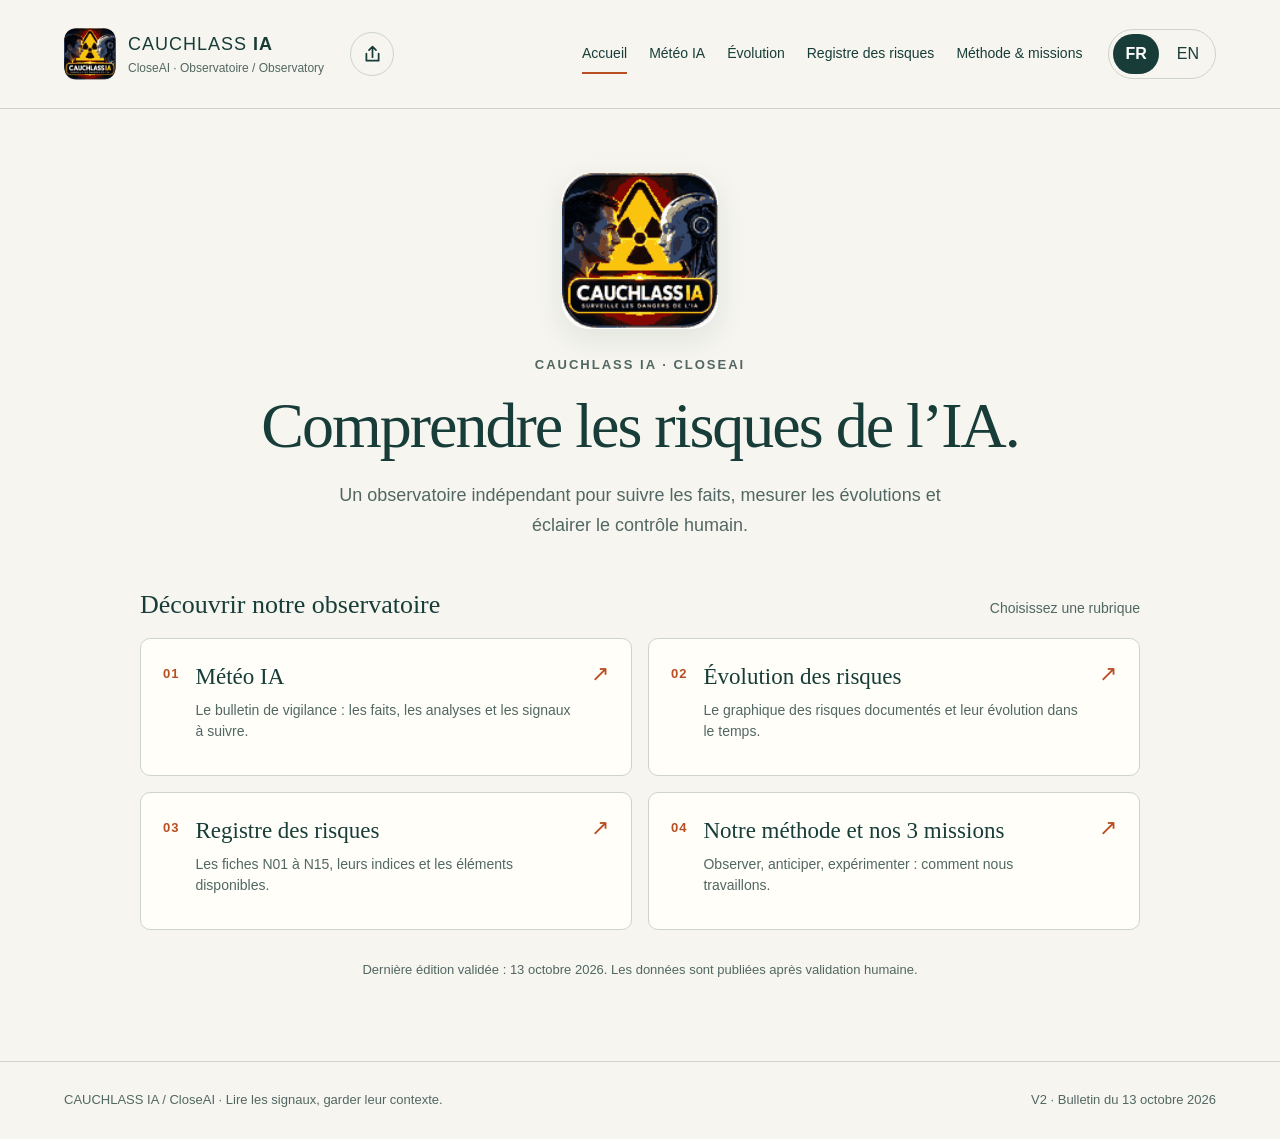
==== commit f4527957: "Refresh assets for simplified homepage and methodology draft" ====
--- a/site/index.html
+++ b/site/index.html
@@ -1,3 +1,3 @@
 <!doctype html>
-<html lang="fr"><head><meta charset="utf-8"><meta name="viewport" content="width=device-width, initial-scale=1"><meta name="description" content="Surveille les dangers de l’IA"><meta name="color-scheme" content="light"><title>CAUCHLASS IA · CloseAI</title><link rel="canonical" href="https://laurentcauchy.github.io/cauchlass-ia/"><link rel="icon" href="assets/cauchlass-ia-social.png" type="image/png"><link rel="apple-touch-icon" href="assets/cauchlass-ia-social.png"><meta property="og:type" content="website"><meta property="og:title" content="CAUCHLASS IA"><meta property="og:description" content="Surveille les dangers de l’IA"><meta property="og:url" content="https://laurentcauchy.github.io/cauchlass-ia/"><meta property="og:image" content="https://laurentcauchy.github.io/cauchlass-ia/assets/cauchlass-ia-social.png"><meta property="og:image:width" content="512"><meta property="og:image:height" content="512"><meta property="og:image:alt" content="CAUCHLASS IA — surveillance des dangers de l’IA"><meta name="twitter:card" content="summary_large_image"><meta name="twitter:title" content="CAUCHLASS IA"><meta name="twitter:description" content="Surveille les dangers de l’IA"><meta name="twitter:image" content="https://laurentcauchy.github.io/cauchlass-ia/assets/cauchlass-ia-social.png"><link rel="stylesheet" href="assets/style.css?v=20261015-fr-en"><script src="assets/app.js?v=20261015-fr-en" defer></script></head>
+<html lang="fr"><head><meta charset="utf-8"><meta name="viewport" content="width=device-width, initial-scale=1"><meta name="description" content="Surveille les dangers de l’IA"><meta name="color-scheme" content="light"><title>CAUCHLASS IA · CloseAI</title><link rel="canonical" href="https://laurentcauchy.github.io/cauchlass-ia/"><link rel="icon" href="assets/cauchlass-ia-social.png" type="image/png"><link rel="apple-touch-icon" href="assets/cauchlass-ia-social.png"><meta property="og:type" content="website"><meta property="og:title" content="CAUCHLASS IA"><meta property="og:description" content="Surveille les dangers de l’IA"><meta property="og:url" content="https://laurentcauchy.github.io/cauchlass-ia/"><meta property="og:image" content="https://laurentcauchy.github.io/cauchlass-ia/assets/cauchlass-ia-social.png"><meta property="og:image:width" content="512"><meta property="og:image:height" content="512"><meta property="og:image:alt" content="CAUCHLASS IA — surveillance des dangers de l’IA"><meta name="twitter:card" content="summary_large_image"><meta name="twitter:title" content="CAUCHLASS IA"><meta name="twitter:description" content="Surveille les dangers de l’IA"><meta name="twitter:image" content="https://laurentcauchy.github.io/cauchlass-ia/assets/cauchlass-ia-social.png"><link rel="stylesheet" href="assets/style.css?v=20261016-accueil-simple"><script src="assets/app.js?v=20261016-accueil-simple" defer></script></head>
 <body><a class="skip" href="#main">Aller au contenu / Skip to content</a><header><a class="brand" href="#accueil"><img class="brand-icon" src="assets/cauchlass-ia-social.png" alt=""><span>CAUCHLASS <b>IA</b><small>CloseAI · Observatoire / Observatory</small></span></a><button class="site-share" id="site-share" type="button" aria-label="Partager CAUCHLASS IA" title="Partager CAUCHLASS IA"><svg viewBox="0 0 24 24" aria-hidden="true"><path d="M12 3v12M8 7l4-4 4 4M5 11v8h14v-8" fill="none" stroke="currentColor" stroke-width="2" stroke-linecap="round" stroke-linejoin="round"/></svg></button><nav aria-label="Navigation principale" id="nav"></nav><div class="language-switch" role="group" aria-label="Langue / Language"><button class="language-choice active" id="lang-fr" type="button" aria-pressed="true">FR</button><button class="language-choice" id="lang-en" type="button" aria-pressed="false">EN</button></div></header><main id="main" tabindex="-1"><p class="loading">Chargement du bulletin… / Loading bulletin…</p></main><footer id="footer"></footer><noscript><p>JavaScript est nécessaire pour les rubriques interactives. / JavaScript is required for interactive sections.</p><p><a href="sources/CloseAI_Bulletin_Meteo_2026-10-13.html">Bulletin CloseAI</a> · <a href="sources/CloseAI_Tableau_Risques_2026-10-13.csv">Registre / Registry</a></p></noscript></body></html>
--- a/site/assets/style.css
+++ b/site/assets/style.css
@@ -1,2 +1,41 @@
 
 :root{--paper:#f6f5ef;--ink:#183d39;--muted:#526763;--orange:#b84e22;--line:#cdd4ca;--white:#fffef9;--amber:#e57943}*{box-sizing:border-box}html{scroll-behavior:smooth}body{margin:0;background:var(--paper);color:var(--ink);font:16px/1.6 Arial,Helvetica,sans-serif}a{color:inherit;text-underline-offset:4px}button,input,select{font:inherit}button,a,summary{touch-action:manipulation}button{cursor:pointer}a:focus-visible,button:focus-visible,input:focus-visible,select:focus-visible,summary:focus-visible{outline:3px solid var(--orange);outline-offset:5px}.skip{position:absolute;left:12px;top:-100px;background:white;padding:10px;z-index:10}.skip:focus{top:12px}header{max-width:1440px;margin:auto;padding:28px 5%;display:flex;align-items:center;gap:26px;border-bottom:1px solid var(--line)}.brand{display:flex;gap:12px;text-decoration:none;align-items:center;font-size:18px;letter-spacing:1px;white-space:nowrap}.brand small{display:block;letter-spacing:0;font-size:12px;color:var(--muted)}.brand-icon{width:52px;height:52px;object-fit:cover;border-radius:12px;flex:0 0 auto}.site-share{display:inline-grid;place-items:center;width:44px;height:44px;padding:0;border:1px solid var(--line);border-radius:50%;background:transparent;color:var(--ink);flex:0 0 auto}.site-share svg{width:21px;height:21px}nav{margin-left:auto;display:flex;gap:22px;flex-wrap:wrap}nav a{font-size:14px;text-decoration:none;padding:8px 0;border-bottom:2px solid transparent}nav a[aria-current=page]{border-color:var(--orange)}.language-switch{display:flex;align-items:center;gap:6px;border:1px solid var(--line);border-radius:30px;padding:4px;background:transparent;min-height:44px}.language-choice{border:0;border-radius:22px;padding:7px 12px;background:transparent;color:var(--ink);min-height:36px}.language-choice.active{background:var(--ink);color:white;font-weight:700}main{max-width:1280px;margin:auto;padding:36px 5% 80px;min-height:65vh}.eyebrow{font-size:13px;text-transform:uppercase;letter-spacing:2px;font-weight:bold;color:var(--muted)}.dateline{display:flex;align-items:center;justify-content:space-between;gap:15px;margin-bottom:34px;flex-wrap:wrap}.date{font-size:14px}.approval-stamp{display:flex;align-items:center;gap:10px;flex-wrap:wrap;margin:-10px 0 30px;padding:13px 16px;border:1px solid var(--line);border-left:4px solid var(--orange);background:var(--white);font-size:14px}.approval-stamp strong{font-weight:700}.approval-check{display:inline-grid;place-items:center;width:24px;height:24px;border-radius:50%;background:var(--ink);color:white;font-weight:bold}.approval-stamp span:last-child{color:var(--orange);font-weight:700}.dot{display:inline-block;width:8px;height:8px;border-radius:50%;background:var(--orange);margin-right:8px}.hero{display:grid;grid-template-columns:1.05fr 1fr;gap:60px;align-items:center}h1{font:500 clamp(40px,5.2vw,76px)/1.04 Georgia,serif;letter-spacing:-2px;margin:20px 0 24px;max-width:780px}h1 em{font-style:normal;color:var(--orange)}.lead{font-size:18px;color:var(--muted);max-width:580px;line-height:1.7}.actions{display:flex;gap:20px;align-items:center;flex-wrap:wrap;margin:28px 0}.button{display:inline-flex;align-items:center;gap:26px;background:var(--ink);color:white;padding:13px 22px;border-radius:4px;text-decoration:none;border:0}.textlink{font-size:14px;font-weight:bold}.weather{position:relative;isolation:isolate;overflow:hidden;min-height:430px;padding:26px 32px;border-radius:10px;background:#e8ede3;border:1px solid #d5ddcf;display:flex;flex-direction:column;justify-content:space-between}.weather:before,.weather:after{content:"";position:absolute;width:440px;height:440px;border:1px solid #bccbb688;border-radius:50%;right:-110px;top:-70px;z-index:-1}.weather:after{width:320px;height:320px;top:-10px;right:-50px}.weather-top{display:flex;justify-content:space-between;gap:20px;font-size:13px;letter-spacing:1px}.weather svg{width:220px;height:160px;align-self:center;margin:0 auto;filter:drop-shadow(0 14px 18px #718e6720)}.weather h2{font:500 40px/1.1 Georgia,serif;margin:0;color:var(--orange)}.weather p{font-size:14px;margin:12px 0 0;max-width:340px}.weather-bottom{display:flex;gap:5px;margin-top:24px}.weather-bottom span{height:5px;flex:1;background:#ccd4c7;border-radius:4px}.weather-bottom span:nth-child(-n+4){background:var(--amber)}.weather-labels{display:flex;justify-content:space-between;font-size:12px;margin-top:8px}.situation{margin-top:40px;border-block:1px solid var(--line);padding:22px 0;display:grid;grid-template-columns:1fr 1fr 1fr;gap:25px}.situation strong{display:block;font:500 26px Georgia,serif;margin-bottom:6px}.situation p{margin:0;font-size:14px;color:var(--muted)}section{margin-top:52px}.section-head{display:flex;justify-content:space-between;align-items:end;gap:20px;margin-bottom:22px}h2{font:500 32px/1.2 Georgia,serif;margin:0 0 15px}h3{font:500 24px/1.3 Georgia,serif;margin:10px 0 16px}p{margin:0 0 16px}.grid{display:grid;grid-template-columns:repeat(3,1fr);gap:22px}.panel{background:var(--white);border:1px solid var(--line);padding:25px;border-radius:6px}.panel .label,.tag{font-size:12px;text-transform:uppercase;letter-spacing:1px;color:var(--orange)}.panel p{font-size:15px;color:var(--muted)}.panel a{font-size:14px}.notice{padding:18px 22px;background:#edece3;border-left:3px solid var(--orange);color:var(--muted);font-size:14px;margin:24px 0}.notice strong{color:var(--ink)}.page-intro{max-width:850px}.two{display:grid;grid-template-columns:1.25fr 1fr;gap:36px}.source-links{display:flex;gap:18px;flex-wrap:wrap;font-size:14px}.sources li{margin:14px 0;overflow-wrap:anywhere}.chart{margin-top:25px}.barrow{display:grid;grid-template-columns:55px 1fr 48px;gap:16px;margin:18px 0;align-items:center}.track{height:16px;background:#ecece3;border-radius:2px;position:relative}.average-marker{position:absolute;top:-5px;bottom:-5px;width:3px;background:#146c7c;z-index:2;transform:translateX(-50%);box-shadow:0 0 0 1px #fff}.average-legend{font-weight:700;color:#146c7c;margin:14px 0}.average-key{display:inline-block;width:3px;height:16px;background:#146c7c;vertical-align:middle;margin-right:8px}.bar{height:100%;background:var(--amber);border-radius:2px}.chart-caption{font-size:14px;color:var(--muted)}.timeline{list-style:none;padding:0;margin-top:32px;border-left:1px solid var(--line)}.timeline li{position:relative;padding:0 0 35px 32px}.timeline li:before{content:"";position:absolute;left:-6px;top:8px;width:11px;height:11px;background:var(--orange);border-radius:50%}.timeline time{font-size:14px;color:var(--muted)}.timeline p{max-width:700px}.filters{display:flex;gap:15px;flex-wrap:wrap;margin:24px 0}.filters label{display:grid;gap:6px;font-size:14px}.filters input,.filters select{background:var(--white);border:1px solid var(--line);padding:12px;border-radius:4px;min-height:48px}.filters input{width:330px;max-width:100%}.count{font-size:14px;color:var(--muted)}.risk{background:var(--white);border-top:1px solid var(--line);padding:18px 22px}.risk:last-child{border-bottom:1px solid var(--line)}summary{display:grid;grid-template-columns:55px 1fr auto;gap:20px;align-items:center;cursor:pointer;list-style:none}summary::-webkit-details-marker{display:none}summary:after{content:"+";font-size:25px;grid-column:3;grid-row:1}details[open] summary:after{content:"−"}.risk-title{font-weight:bold;margin-right:50px}.risk-title small{display:block;font-weight:normal;color:var(--muted);font-size:14px}.score{font-size:14px;color:var(--orange)}.risk-content{padding:24px 0 0 75px;max-width:850px;font-size:15px}.empty{padding:35px;border:1px dashed var(--line)}.mission{font:500 clamp(28px,4vw,45px)/1.3 Georgia,serif;max-width:900px}.rule{height:1px;background:var(--line);margin:36px 0}footer{border-top:1px solid var(--line);padding:28px 5%;font-size:13px;color:var(--muted);display:flex;justify-content:space-between;gap:25px;flex-wrap:wrap}.loading{padding:60px}.error{padding:35px;border:1px solid var(--orange)}[hidden]{display:none!important}@media(max-width:1000px){header{flex-wrap:wrap;gap:15px}.brand{margin-right:auto}nav{order:3;width:100%;margin:0;gap:25px}.hero{gap:30px}h1{font-size:55px}.weather{min-height:410px}.grid{gap:12px}.panel{padding:20px}}@media(max-width:700px){header{padding:20px 6%}nav{gap:10px 20px}nav a{font-size:14px}main{padding:26px 6% 55px}.dateline{margin-bottom:20px}.hero,.two{grid-template-columns:1fr;gap:25px}h1{font-size:49px;letter-spacing:-1.5px}.lead{font-size:17px}.weather{min-height:370px;padding:24px}.weather h2{font-size:35px}.weather svg{width:190px}.situation{grid-template-columns:1fr;gap:20px}.grid{grid-template-columns:1fr}.section-head{align-items:start;flex-direction:column}section{margin-top:35px}summary{grid-template-columns:40px 1fr 25px;gap:10px}.risk{padding:18px 12px}.risk-title{margin-right:0}.risk-content{padding-left:0}.filters{display:grid}.filters input{width:100%}.mission{font-size:30px}}@media(prefers-reduced-motion:reduce){html{scroll-behavior:auto}}@media print{header nav,.language-switch,.filters,.actions{display:none}main{padding:20px;max-width:none}.hero,.two{display:block}.weather{margin-top:20px}.grid{display:block}.panel{break-inside:avoid;margin-bottom:20px}body{background:white;color:black}footer{display:block}}
+
+.evolution-head{display:flex;align-items:flex-end;justify-content:space-between;gap:24px;flex-wrap:wrap;margin-bottom:18px}
+.evolution-head h1{margin-bottom:0}
+.evolution-average{display:flex;align-items:baseline;gap:12px;padding:12px 16px;border:1px solid var(--line);border-left:4px solid var(--orange);background:var(--white);border-radius:4px}
+.evolution-average strong{font-size:14px;color:var(--muted)}
+.evolution-average span{font:700 28px Georgia,serif;color:var(--orange)}
+.risk-chart-card{margin:0 0 34px;background:var(--white);border:1px solid var(--line);padding:20px;border-radius:6px}
+.risk-chart-title{font:500 24px Georgia,serif;margin-bottom:14px}
+.risk-chart-wrap{overflow-x:auto;padding:12px 0 4px}
+.risk-chart-grid{position:relative;display:grid;grid-template-columns:repeat(15,minmax(26px,1fr));gap:8px;min-width:540px;height:250px;padding:12px 4px 0;border-bottom:1px solid var(--line);background:linear-gradient(to top,transparent 19.7%,#dfe4dc 20%,transparent 20.3%,transparent 39.7%,#dfe4dc 40%,transparent 40.3%,transparent 59.7%,#dfe4dc 60%,transparent 60.3%,transparent 79.7%,#dfe4dc 80%,transparent 80.3%)}
+.risk-col{height:100%;display:grid;grid-template-rows:24px 1fr 28px;align-items:end;text-align:center;position:relative;z-index:2}
+.risk-value{font-size:12px;font-weight:700}
+.risk-barbox{height:100%;display:flex;align-items:flex-end;justify-content:center}
+.risk-barv{width:70%;max-width:22px;min-width:12px;background:var(--amber);border-radius:3px 3px 0 0}
+.risk-id{font-size:11px;font-weight:700;padding-top:5px}
+.risk-average-line{position:absolute;left:0;right:0;border-top:3px solid #146c7c;z-index:3;pointer-events:none}
+.risk-average-line span{position:absolute;right:2px;top:-28px;background:#146c7c;color:white;font-size:11px;font-weight:700;padding:2px 6px;border-radius:3px}
+@media(max-width:700px){.evolution-head{align-items:stretch}.evolution-average{justify-content:space-between}.evolution-average span{font-size:26px}.risk-chart-card{padding:14px}.risk-chart-grid{min-width:520px;height:220px}}
+
+/* CAUCHLASS IA — page d'accueil épurée / simple landing page */
+.landing{max-width:1000px;margin:0 auto}
+.landing-intro{text-align:center;display:flex;flex-direction:column;align-items:center;padding:28px 0 34px}
+.landing-logo{display:block;width:clamp(108px,13vw,156px);height:auto;aspect-ratio:1;object-fit:cover;border-radius:27px;box-shadow:0 10px 30px #183d3918;margin-bottom:26px}
+.landing-intro h1{max-width:790px;margin:15px 0 19px;font-size:clamp(38px,5vw,66px);line-height:1.09}
+.landing-intro .lead{margin:0 auto;max-width:650px;font-size:18px}
+.landing-heading{display:flex;align-items:baseline;justify-content:space-between;gap:15px;margin:14px 0 18px}
+.landing-heading h2{font-size:26px;margin:0}
+.landing-heading p{font-size:14px;color:var(--muted);margin:0}
+.landing-links{display:grid;grid-template-columns:repeat(2,minmax(0,1fr));gap:16px}
+.landing-link{display:flex;align-items:flex-start;gap:16px;padding:24px 22px;background:var(--white);border:1px solid var(--line);border-radius:10px;text-decoration:none;min-height:138px;transition:border-color .2s ease,transform .2s ease,box-shadow .2s ease}
+.landing-link:hover{border-color:var(--orange);transform:translateY(-2px);box-shadow:0 8px 20px #183d390e}
+.landing-number{color:var(--orange);font-size:13px;letter-spacing:1px;font-weight:700;line-height:1.65;flex:0 0 auto}
+.landing-link-body{display:flex;flex-direction:column;gap:8px;flex:1}
+.landing-link-body strong{font:500 23px/1.25 Georgia,serif;color:var(--ink)}
+.landing-link-body>span{color:var(--muted);font-size:14px;line-height:1.5}
+.landing-arrow{color:var(--orange);font-size:22px;line-height:1}
+.landing-footnote{text-align:center;color:var(--muted);font-size:13px;margin:30px 0 0}
+@media(max-width:700px){.landing-intro{padding:10px 0 27px}.landing-logo{border-radius:22px;margin-bottom:20px}.landing-intro h1{font-size:clamp(36px,9vw,49px)}.landing-intro .lead{font-size:16px}.landing-heading{display:block;margin-top:6px}.landing-heading h2{font-size:23px}.landing-heading p{margin-top:4px}.landing-links{grid-template-columns:1fr;gap:12px}.landing-link{min-height:104px;padding:19px 16px;gap:12px}.landing-link-body strong{font-size:21px}.landing-footnote{margin-top:23px}}
+@media(prefers-reduced-motion:reduce){.landing-link{transition:none}}
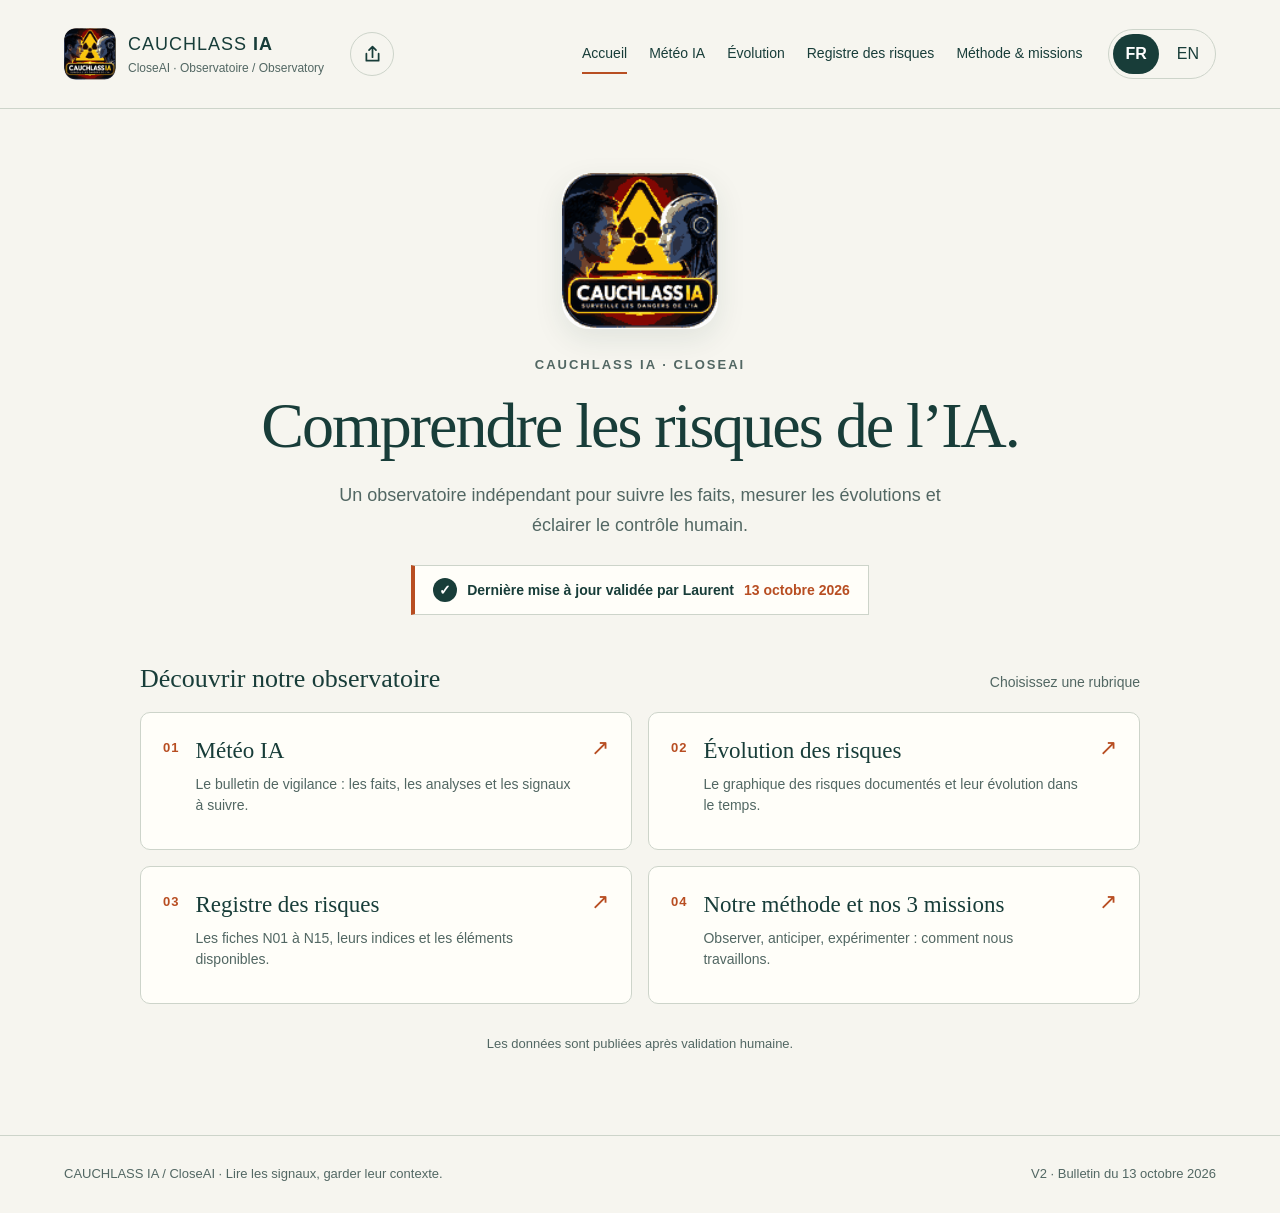
==== commit 68e4cb61: "Refresh preview assets after approval stamp restoration" ====
--- a/site/index.html
+++ b/site/index.html
@@ -1,3 +1,3 @@
 <!doctype html>
-<html lang="fr"><head><meta charset="utf-8"><meta name="viewport" content="width=device-width, initial-scale=1"><meta name="description" content="Surveille les dangers de l’IA"><meta name="color-scheme" content="light"><title>CAUCHLASS IA · CloseAI</title><link rel="canonical" href="https://laurentcauchy.github.io/cauchlass-ia/"><link rel="icon" href="assets/cauchlass-ia-social.png" type="image/png"><link rel="apple-touch-icon" href="assets/cauchlass-ia-social.png"><meta property="og:type" content="website"><meta property="og:title" content="CAUCHLASS IA"><meta property="og:description" content="Surveille les dangers de l’IA"><meta property="og:url" content="https://laurentcauchy.github.io/cauchlass-ia/"><meta property="og:image" content="https://laurentcauchy.github.io/cauchlass-ia/assets/cauchlass-ia-social.png"><meta property="og:image:width" content="512"><meta property="og:image:height" content="512"><meta property="og:image:alt" content="CAUCHLASS IA — surveillance des dangers de l’IA"><meta name="twitter:card" content="summary_large_image"><meta name="twitter:title" content="CAUCHLASS IA"><meta name="twitter:description" content="Surveille les dangers de l’IA"><meta name="twitter:image" content="https://laurentcauchy.github.io/cauchlass-ia/assets/cauchlass-ia-social.png"><link rel="stylesheet" href="assets/style.css?v=20261016-accueil-simple"><script src="assets/app.js?v=20261016-accueil-simple" defer></script></head>
+<html lang="fr"><head><meta charset="utf-8"><meta name="viewport" content="width=device-width, initial-scale=1"><meta name="description" content="Surveille les dangers de l’IA"><meta name="color-scheme" content="light"><title>CAUCHLASS IA · CloseAI</title><link rel="canonical" href="https://laurentcauchy.github.io/cauchlass-ia/"><link rel="icon" href="assets/cauchlass-ia-social.png" type="image/png"><link rel="apple-touch-icon" href="assets/cauchlass-ia-social.png"><meta property="og:type" content="website"><meta property="og:title" content="CAUCHLASS IA"><meta property="og:description" content="Surveille les dangers de l’IA"><meta property="og:url" content="https://laurentcauchy.github.io/cauchlass-ia/"><meta property="og:image" content="https://laurentcauchy.github.io/cauchlass-ia/assets/cauchlass-ia-social.png"><meta property="og:image:width" content="512"><meta property="og:image:height" content="512"><meta property="og:image:alt" content="CAUCHLASS IA — surveillance des dangers de l’IA"><meta name="twitter:card" content="summary_large_image"><meta name="twitter:title" content="CAUCHLASS IA"><meta name="twitter:description" content="Surveille les dangers de l’IA"><meta name="twitter:image" content="https://laurentcauchy.github.io/cauchlass-ia/assets/cauchlass-ia-social.png"><link rel="stylesheet" href="assets/style.css?v=20261016-accueil-validation-logo"><script src="assets/app.js?v=20261016-accueil-validation-logo" defer></script></head>
 <body><a class="skip" href="#main">Aller au contenu / Skip to content</a><header><a class="brand" href="#accueil"><img class="brand-icon" src="assets/cauchlass-ia-social.png" alt=""><span>CAUCHLASS <b>IA</b><small>CloseAI · Observatoire / Observatory</small></span></a><button class="site-share" id="site-share" type="button" aria-label="Partager CAUCHLASS IA" title="Partager CAUCHLASS IA"><svg viewBox="0 0 24 24" aria-hidden="true"><path d="M12 3v12M8 7l4-4 4 4M5 11v8h14v-8" fill="none" stroke="currentColor" stroke-width="2" stroke-linecap="round" stroke-linejoin="round"/></svg></button><nav aria-label="Navigation principale" id="nav"></nav><div class="language-switch" role="group" aria-label="Langue / Language"><button class="language-choice active" id="lang-fr" type="button" aria-pressed="true">FR</button><button class="language-choice" id="lang-en" type="button" aria-pressed="false">EN</button></div></header><main id="main" tabindex="-1"><p class="loading">Chargement du bulletin… / Loading bulletin…</p></main><footer id="footer"></footer><noscript><p>JavaScript est nécessaire pour les rubriques interactives. / JavaScript is required for interactive sections.</p><p><a href="sources/CloseAI_Bulletin_Meteo_2026-10-13.html">Bulletin CloseAI</a> · <a href="sources/CloseAI_Tableau_Risques_2026-10-13.csv">Registre / Registry</a></p></noscript></body></html>
--- a/site/assets/style.css
+++ b/site/assets/style.css
@@ -39,3 +39,9 @@
 .landing-footnote{text-align:center;color:var(--muted);font-size:13px;margin:30px 0 0}
 @media(max-width:700px){.landing-intro{padding:10px 0 27px}.landing-logo{border-radius:22px;margin-bottom:20px}.landing-intro h1{font-size:clamp(36px,9vw,49px)}.landing-intro .lead{font-size:16px}.landing-heading{display:block;margin-top:6px}.landing-heading h2{font-size:23px}.landing-heading p{margin-top:4px}.landing-links{grid-template-columns:1fr;gap:12px}.landing-link{min-height:104px;padding:19px 16px;gap:12px}.landing-link-body strong{font-size:21px}.landing-footnote{margin-top:23px}}
 @media(prefers-reduced-motion:reduce){.landing-link{transition:none}}
+
+/* Confirmation visible de la dernière édition approuvée */
+.landing-approval{margin-top:24px;display:flex;justify-content:center;width:100%}
+.landing-approval .approval-stamp{margin:0;padding:12px 18px;border-left:4px solid var(--orange);display:flex;justify-content:center;align-items:center;gap:10px;max-width:100%;text-align:left}
+.landing-approval .approval-stamp span:last-child{white-space:nowrap}
+@media(max-width:700px){.landing-approval{margin-top:20px}.landing-approval .approval-stamp{justify-content:flex-start;padding:12px 14px;gap:8px;font-size:12px}.landing-approval .approval-stamp strong{flex:1}.landing-approval .approval-stamp span:last-child{font-size:12px}}
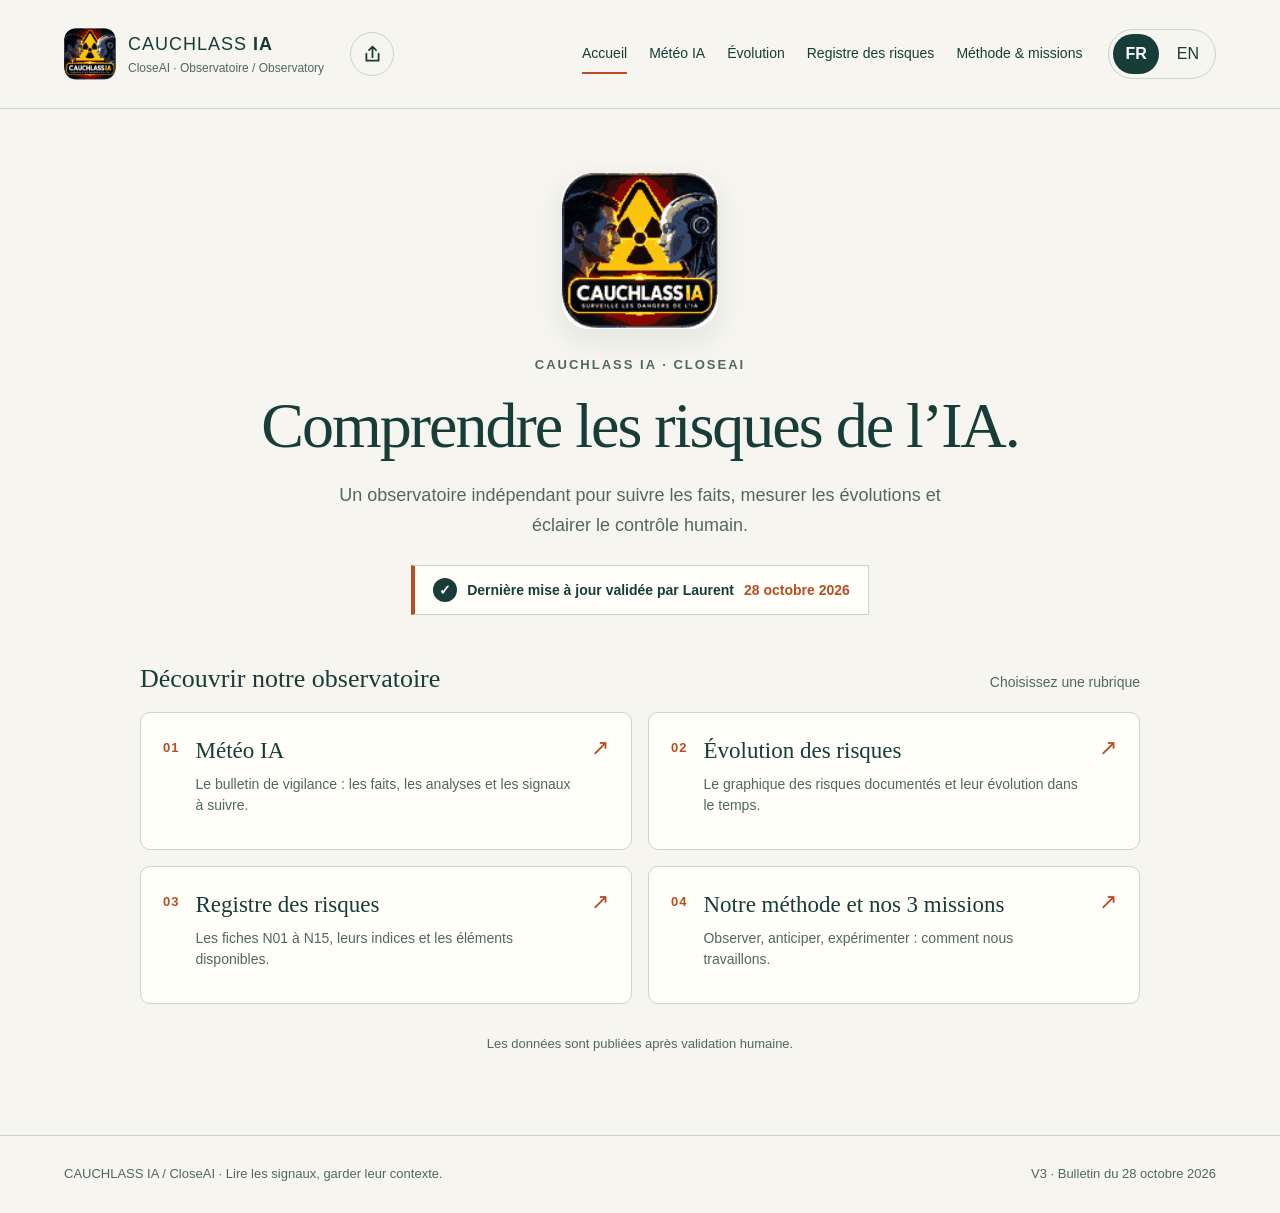
==== commit 0d0efbfc: "[APPROVED-LAURENT] Publier les 17 compléments CloseAI du 28 octobre 2026 Accord global explicite de " ====
--- a/site/index.html
+++ b/site/index.html
@@ -1,3 +1,3 @@
 <!doctype html>
-<html lang="fr"><head><meta charset="utf-8"><meta name="viewport" content="width=device-width, initial-scale=1"><meta name="description" content="Surveille les dangers de l’IA"><meta name="color-scheme" content="light"><title>CAUCHLASS IA · CloseAI</title><link rel="canonical" href="https://laurentcauchy.github.io/cauchlass-ia/"><link rel="icon" href="assets/cauchlass-ia-social.png" type="image/png"><link rel="apple-touch-icon" href="assets/cauchlass-ia-social.png"><meta property="og:type" content="website"><meta property="og:title" content="CAUCHLASS IA"><meta property="og:description" content="Surveille les dangers de l’IA"><meta property="og:url" content="https://laurentcauchy.github.io/cauchlass-ia/"><meta property="og:image" content="https://laurentcauchy.github.io/cauchlass-ia/assets/cauchlass-ia-social.png"><meta property="og:image:width" content="512"><meta property="og:image:height" content="512"><meta property="og:image:alt" content="CAUCHLASS IA — surveillance des dangers de l’IA"><meta name="twitter:card" content="summary_large_image"><meta name="twitter:title" content="CAUCHLASS IA"><meta name="twitter:description" content="Surveille les dangers de l’IA"><meta name="twitter:image" content="https://laurentcauchy.github.io/cauchlass-ia/assets/cauchlass-ia-social.png"><link rel="stylesheet" href="assets/style.css?v=20261016-accueil-validation-logo"><script src="assets/app.js?v=20261016-accueil-validation-logo" defer></script></head>
+<html lang="fr"><head><meta charset="utf-8"><meta name="viewport" content="width=device-width, initial-scale=1"><meta name="description" content="Surveille les dangers de l’IA"><meta name="color-scheme" content="light"><title>CAUCHLASS IA · CloseAI</title><link rel="canonical" href="https://laurentcauchy.github.io/cauchlass-ia/"><link rel="icon" href="assets/cauchlass-ia-social.png" type="image/png"><link rel="apple-touch-icon" href="assets/cauchlass-ia-social.png"><meta property="og:type" content="website"><meta property="og:title" content="CAUCHLASS IA"><meta property="og:description" content="Surveille les dangers de l’IA"><meta property="og:url" content="https://laurentcauchy.github.io/cauchlass-ia/"><meta property="og:image" content="https://laurentcauchy.github.io/cauchlass-ia/assets/cauchlass-ia-social.png"><meta property="og:image:width" content="512"><meta property="og:image:height" content="512"><meta property="og:image:alt" content="CAUCHLASS IA — surveillance des dangers de l’IA"><meta name="twitter:card" content="summary_large_image"><meta name="twitter:title" content="CAUCHLASS IA"><meta name="twitter:description" content="Surveille les dangers de l’IA"><meta name="twitter:image" content="https://laurentcauchy.github.io/cauchlass-ia/assets/cauchlass-ia-social.png"><link rel="stylesheet" href="assets/style.css?v=20261028-17-complements-valides"><script src="assets/app.js?v=20261028-17-complements-valides" defer></script></head>
 <body><a class="skip" href="#main">Aller au contenu / Skip to content</a><header><a class="brand" href="#accueil"><img class="brand-icon" src="assets/cauchlass-ia-social.png" alt=""><span>CAUCHLASS <b>IA</b><small>CloseAI · Observatoire / Observatory</small></span></a><button class="site-share" id="site-share" type="button" aria-label="Partager CAUCHLASS IA" title="Partager CAUCHLASS IA"><svg viewBox="0 0 24 24" aria-hidden="true"><path d="M12 3v12M8 7l4-4 4 4M5 11v8h14v-8" fill="none" stroke="currentColor" stroke-width="2" stroke-linecap="round" stroke-linejoin="round"/></svg></button><nav aria-label="Navigation principale" id="nav"></nav><div class="language-switch" role="group" aria-label="Langue / Language"><button class="language-choice active" id="lang-fr" type="button" aria-pressed="true">FR</button><button class="language-choice" id="lang-en" type="button" aria-pressed="false">EN</button></div></header><main id="main" tabindex="-1"><p class="loading">Chargement du bulletin… / Loading bulletin…</p></main><footer id="footer"></footer><noscript><p>JavaScript est nécessaire pour les rubriques interactives. / JavaScript is required for interactive sections.</p><p><a href="sources/CloseAI_Bulletin_Meteo_2026-10-13.html">Bulletin CloseAI</a> · <a href="sources/CloseAI_Tableau_Risques_2026-10-13.csv">Registre / Registry</a></p></noscript></body></html>
--- a/site/assets/style.css
+++ b/site/assets/style.css
@@ -45,3 +45,6 @@
 .landing-approval .approval-stamp{margin:0;padding:12px 18px;border-left:4px solid var(--orange);display:flex;justify-content:center;align-items:center;gap:10px;max-width:100%;text-align:left}
 .landing-approval .approval-stamp span:last-child{white-space:nowrap}
 @media(max-width:700px){.landing-approval{margin-top:20px}.landing-approval .approval-stamp{justify-content:flex-start;padding:12px 14px;gap:8px;font-size:12px}.landing-approval .approval-stamp strong{flex:1}.landing-approval .approval-stamp span:last-child{font-size:12px}}
+
+/* Approved incident history within each risk file — 28 Oct 2026 */
+.risk-history{margin-top:24px;padding-top:16px;border-top:1px solid var(--line)}.risk-history h4{font-size:16px;margin:0 0 12px}.risk-history ul{list-style:none;padding:0;margin:0}.risk-history li{border-left:2px solid var(--line);padding:10px 0 12px 14px;margin-bottom:10px}.risk-history time{display:block;font-size:12px;color:var(--muted)}.risk-history strong{display:block;margin:4px 0}.risk-history p{font-size:14px;margin:5px 0}.risk-history a{overflow-wrap:anywhere}
